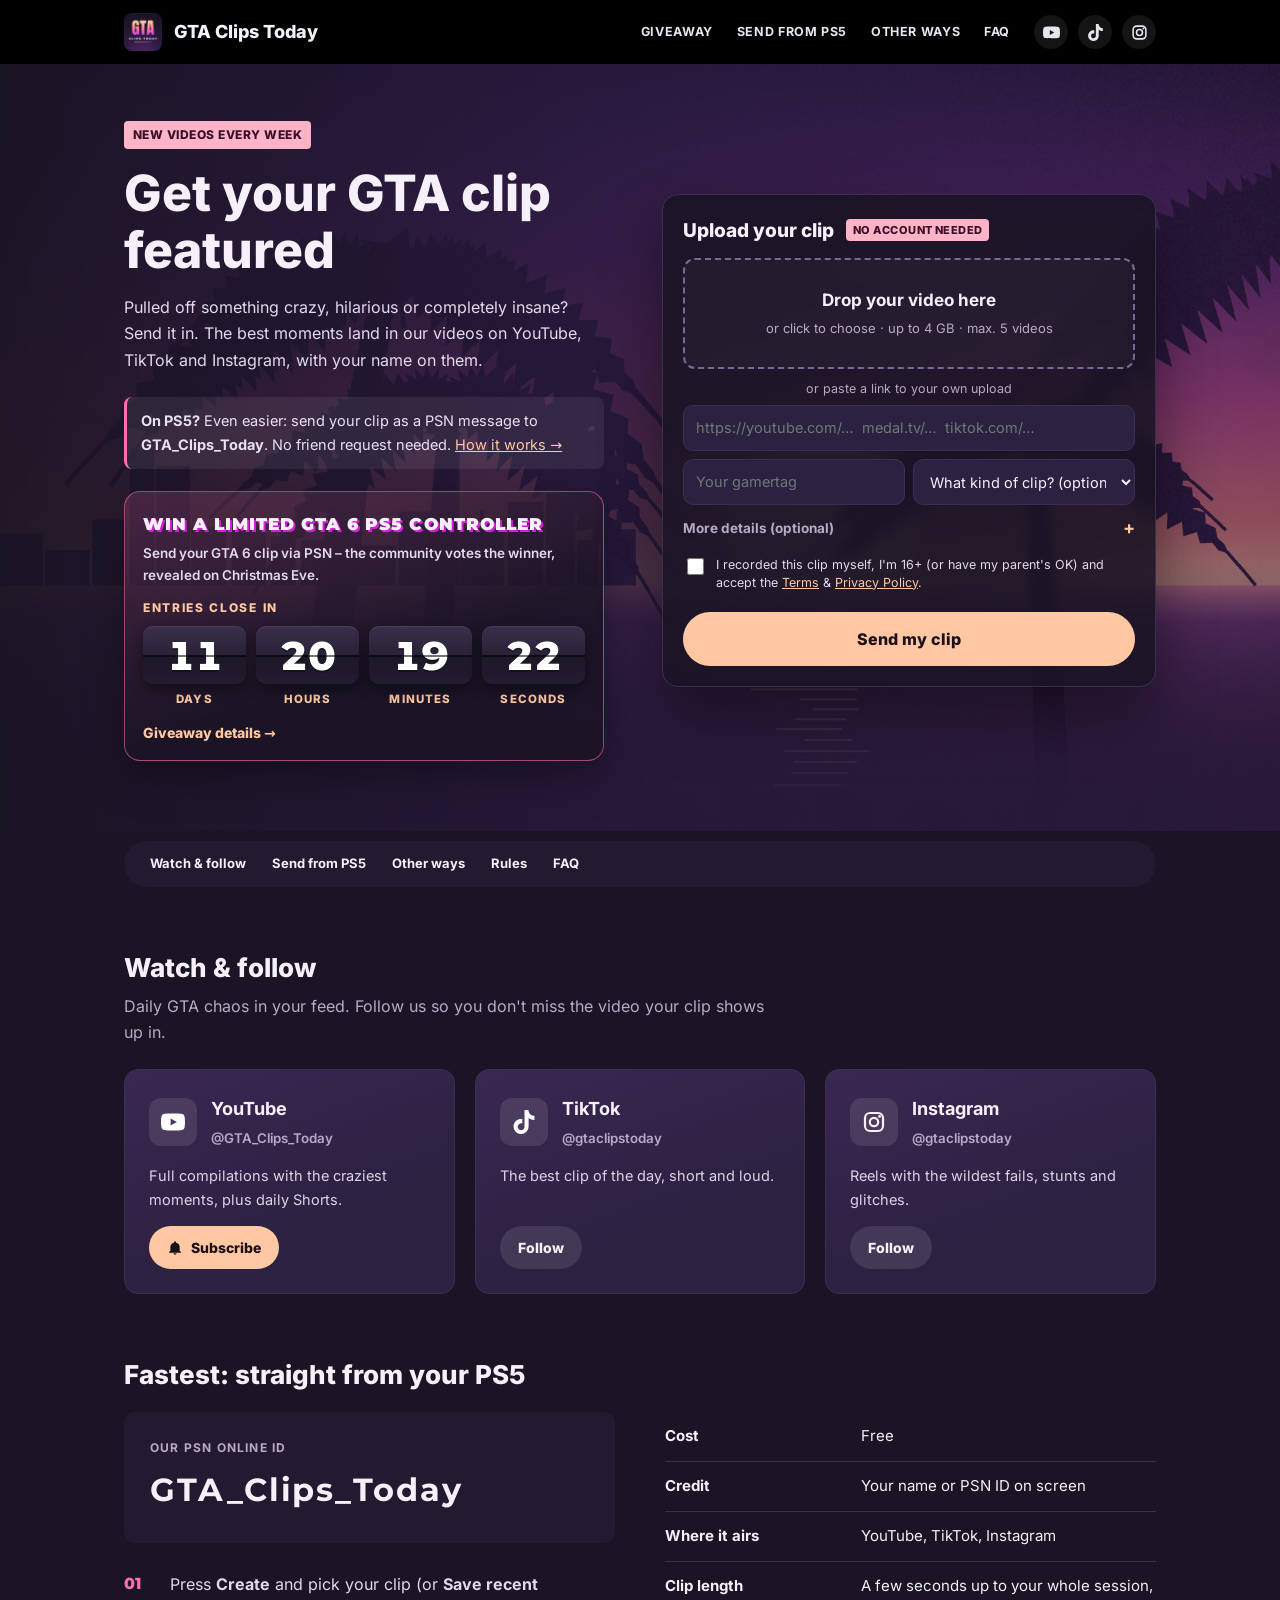
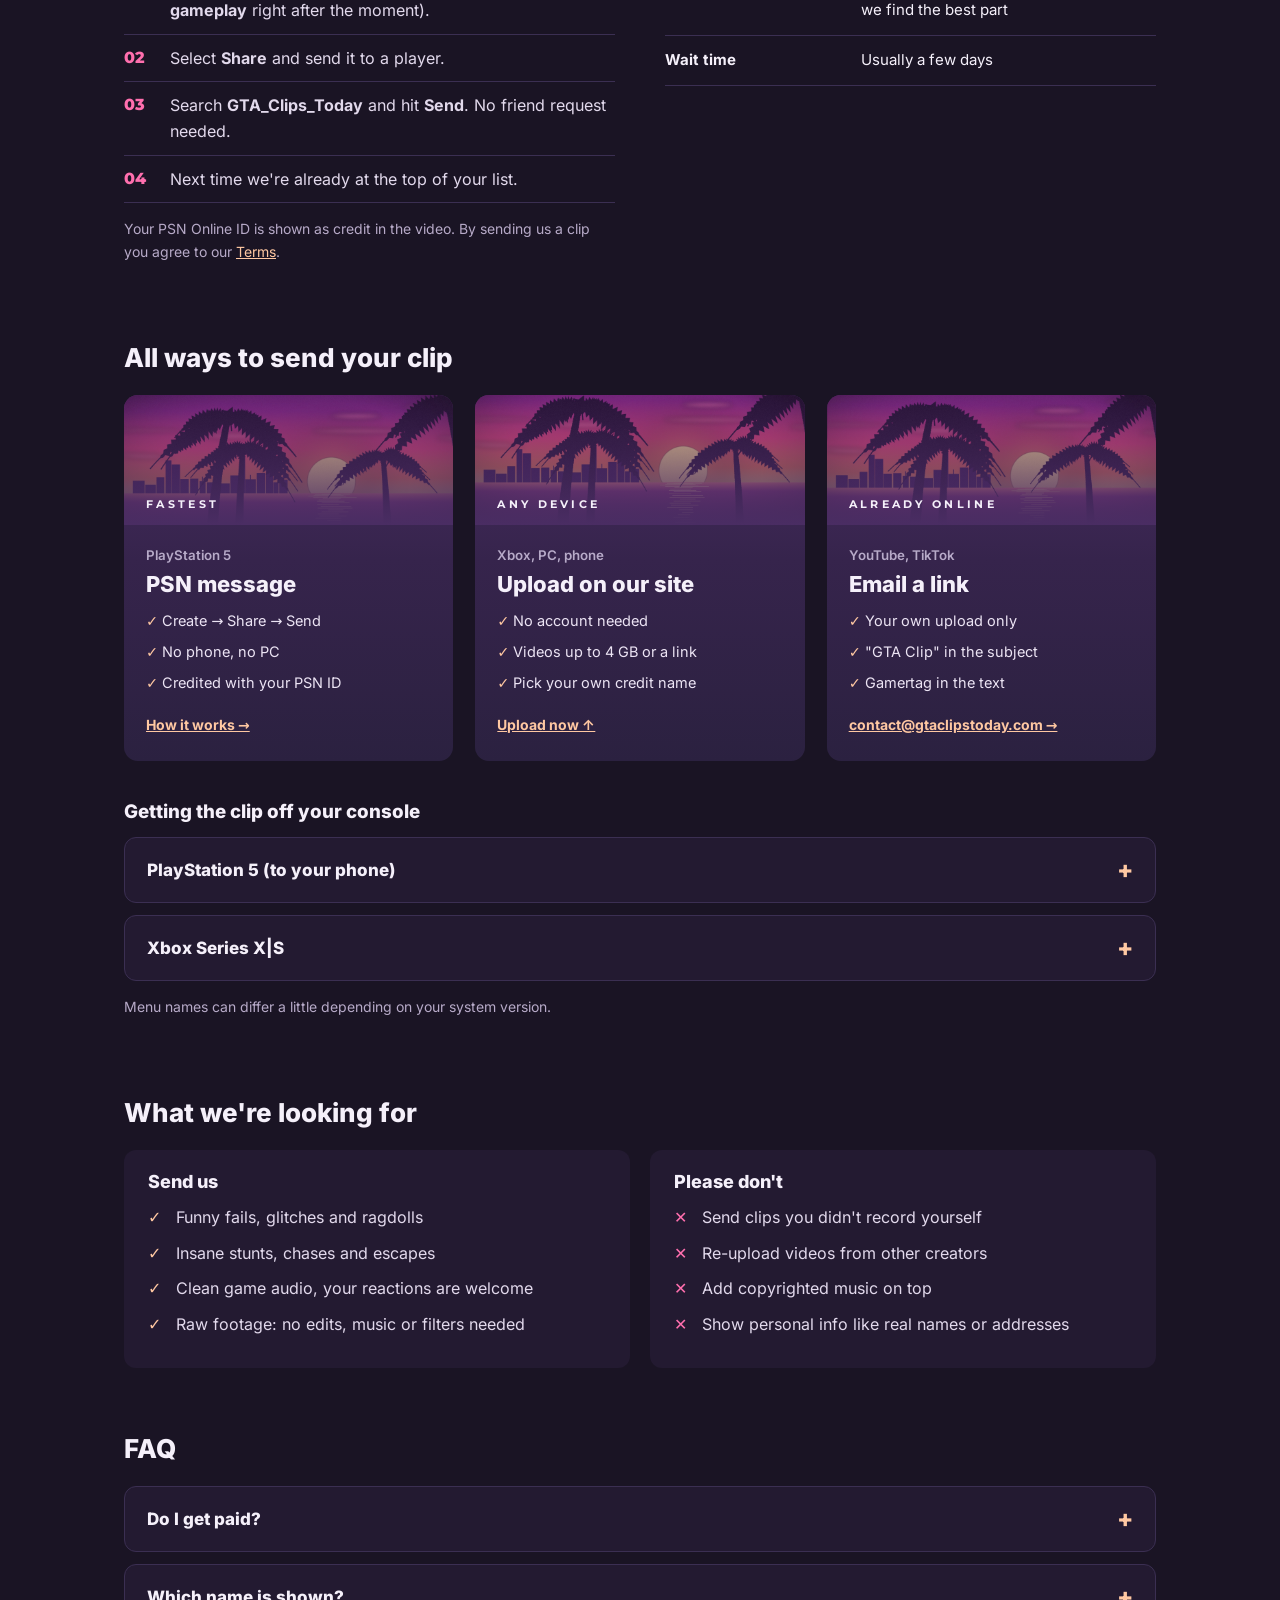
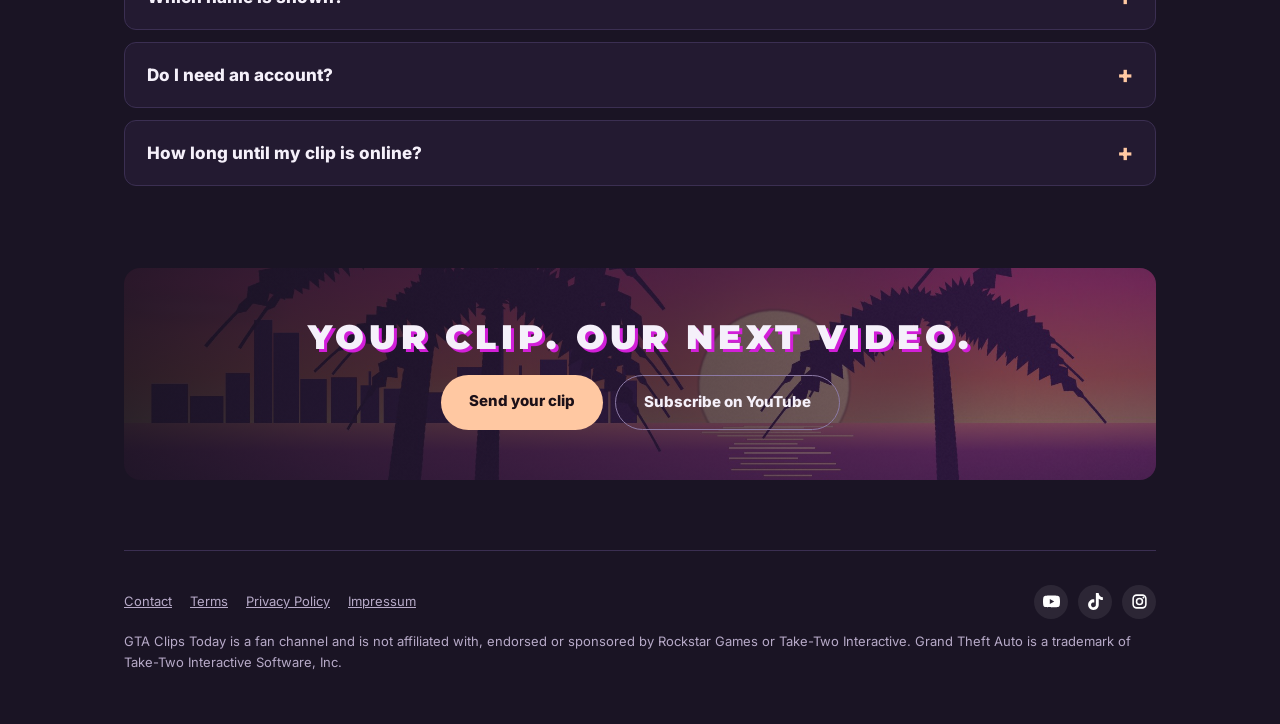
==== index.html @ af228a63 "GTA Clips Today Webseite Co-Authored-By: Claude Opus 5.5 <noreply@anthropic.com>" ====
<!doctype html>
<html lang="en">
<head>
  <meta charset="utf-8">
  <meta name="viewport" content="width=device-width, initial-scale=1">
  <title>GTA Clips Today | Get your GTA clip featured</title>
  <meta name="description" content="Got a crazy, funny or insane GTA moment? Send it to GTA Clips Today - the best clips get featured on YouTube, TikTok and Instagram with credit to you.">
  <!-- Vorschau beim Teilen (WhatsApp, Discord, Facebook, X ...) -->
  <meta property="og:type" content="website">
  <meta property="og:site_name" content="GTA Clips Today">
  <meta property="og:url" content="https://gtaclipstoday.com/">
  <meta property="og:title" content="GTA Clips Today | Get your GTA clip featured">
  <meta property="og:description" content="Got a crazy, funny or insane GTA moment? Send it in - the best clips get featured on YouTube, TikTok and Instagram with your name on them.">
  <meta property="og:image" content="https://gtaclipstoday.com/assets/og.jpg">
  <meta property="og:image:width" content="1200">
  <meta property="og:image:height" content="630">
  <meta property="og:image:alt" content="GTA Clips Today - Get your GTA clip featured">
  <meta name="twitter:card" content="summary_large_image">
  <meta name="theme-color" content="#1a1424">
  <link rel="icon" href="assets/favicon.png">
  <link rel="apple-touch-icon" href="assets/logo.png">
  <link rel="preload" href="assets/fonts/Inter-400.woff2" as="font" type="font/woff2" crossorigin>
  <link rel="stylesheet" href="style.css">
  <script src="https://challenges.cloudflare.com/turnstile/v0/api.js" async defer></script>
</head>
<body>
  <svg width="0" height="0" style="position:absolute" aria-hidden="true">
    <symbol id="i-yt" viewBox="0 0 24 24"><path d="M23.5 6.2a3 3 0 0 0-2.1-2.1C19.5 3.6 12 3.6 12 3.6s-7.5 0-9.4.5A3 3 0 0 0 .5 6.2 31 31 0 0 0 0 12a31 31 0 0 0 .5 5.8 3 3 0 0 0 2.1 2.1c1.9.5 9.4.5 9.4.5s7.5 0 9.4-.5a3 3 0 0 0 2.1-2.1A31 31 0 0 0 24 12a31 31 0 0 0-.5-5.8zM9.6 15.6V8.4l6.3 3.6-6.3 3.6z"/></symbol>
    <symbol id="i-tt" viewBox="0 0 24 24"><path d="M12.53.02C13.84 0 15.14.01 16.44 0c.08 1.53.63 3.09 1.75 4.17 1.12 1.11 2.7 1.62 4.24 1.79v4.03c-1.44-.05-2.89-.35-4.2-.97-.57-.26-1.1-.59-1.62-.93-.01 2.92.01 5.84-.02 8.75-.08 1.4-.54 2.79-1.35 3.94-1.31 1.92-3.58 3.17-5.91 3.21-1.43.08-2.86-.31-4.08-1.03-2.02-1.19-3.44-3.37-3.65-5.71-.02-.5-.03-1-.01-1.49.18-1.9 1.12-3.72 2.58-4.96 1.66-1.44 3.98-2.13 6.15-1.72.02 1.48-.04 2.96-.04 4.44-.99-.32-2.15-.23-3.02.37-.63.41-1.11 1.04-1.36 1.75-.21.51-.15 1.07-.14 1.61.24 1.64 1.82 3.02 3.5 2.87 1.12-.01 2.19-.66 2.77-1.61.19-.33.4-.67.41-1.06.1-1.79.06-3.57.07-5.36.01-4.03-.01-8.05.02-12.07z"/></symbol>
    <symbol id="i-ig" viewBox="0 0 24 24"><rect x="3" y="3" width="18" height="18" rx="5" fill="none" stroke="currentColor" stroke-width="2.2"/><circle cx="12" cy="12" r="4.2" fill="none" stroke="currentColor" stroke-width="2.2"/><circle cx="17.6" cy="6.4" r="1.4"/></symbol>
    <symbol id="i-bell" viewBox="0 0 24 24"><path d="M12 22a2.5 2.5 0 0 0 2.4-2h-4.8A2.5 2.5 0 0 0 12 22zm7-6V11a7 7 0 0 0-5.5-6.8V3.5a1.5 1.5 0 0 0-3 0v.7A7 7 0 0 0 5 11v5l-2 2v1h18v-1z"/></symbol>
  </svg>

  <div class="wrap">
    <header class="top">
      <a class="brand" href="./"><img src="assets/logo.png" alt="">GTA Clips Today</a>
      <nav>
        <a class="txt" href="giveaway.html">Giveaway</a>
        <a class="txt" href="#psn">Send from PS5</a>
        <a class="txt" href="#ways">Other ways</a>
        <a class="txt" href="#faq">FAQ</a>
        <span class="socials">
          <a href="https://www.youtube.com/@GTA_Clips_Today" target="_blank" rel="noopener" aria-label="YouTube"><svg><use href="#i-yt"/></svg></a>
          <a href="https://www.tiktok.com/@gtaclipstoday" target="_blank" rel="noopener" aria-label="TikTok"><svg><use href="#i-tt"/></svg></a>
          <a href="https://www.instagram.com/gtaclipstoday" target="_blank" rel="noopener" aria-label="Instagram"><svg><use href="#i-ig"/></svg></a>
        </span>
      </nav>
    </header>

    <div class="hero" id="upload">
      <div class="hero-grid">
        <div>
          <span class="badge">NEW VIDEOS EVERY WEEK</span>
          <h1>Get your GTA clip<br>featured</h1>
          <p class="lead">Pulled off something crazy, hilarious or completely insane? Send it in. The best moments land in our videos on YouTube, TikTok and Instagram, with your name on them.</p>
          <div class="after">
          <div class="psnbox"><b>On PS5?</b> Even easier: send your clip as a PSN message to <b>GTA_Clips_Today</b>. No friend request needed. <a href="#psn">How it works →</a></div>
          <a class="giveaway-box" href="giveaway.html">
            <div class="gtitle">Win a limited GTA 6 PS5 controller<small>Send your GTA 6 clip via PSN – the community votes the winner, revealed on Christmas Eve.</small></div>
            <div class="flipcd"></div>
            <span class="gmore">Giveaway details →</span>
          </a>
          </div>
        </div>
        <form class="upform" id="upform" novalidate>
            <div class="uphead">Upload your clip <span>no account needed</span></div>
            <div class="drop" id="drop">
              <b>Drop your video here</b>
              <span>or click to choose · up to 4 GB · max. 5 videos</span>
              <input type="file" id="upfile" accept="video/*,.mp4,.mov,.mkv,.webm,.avi,.m4v" multiple>
            </div>
            <ul class="upfiles" id="upfiles"></ul>
            <div class="or">or paste a link to your own upload</div>
            <input class="in" id="uplink" type="url" placeholder="https://youtube.com/…  medal.tv/…  tiktok.com/…">
            <div class="two-in">
              <input class="in" id="gamertag" maxlength="40" placeholder="Your gamertag" required>
              <select class="in" id="cat" aria-label="Clip category"></select>
            </div>
            <details class="more"><summary>More details (optional)</summary>
              <input class="in" id="social" maxlength="120" placeholder="Your channel or social - we may tag you">
              <textarea class="in" id="desc" rows="2" maxlength="500" placeholder="What happens in the clip? e.g. at 0:42 my car flies over the city"></textarea>
            </details>
            <label class="consent"><input type="checkbox" id="consent">
              <span>I recorded this clip myself, I'm 16+ (or have my parent's OK) and accept the <a href="terms.html" target="_blank">Terms</a> &amp; <a href="privacy.html" target="_blank">Privacy Policy</a>.</span></label>
            <div class="cf-turnstile" data-sitekey="0x4AAAAAAFZ9uZJ08gyTnfce" data-theme="dark" data-size="flexible"></div>
            <button class="btn" id="upsend" type="submit">Send my clip</button>
            <div class="upmsg" id="upmsg"></div>
          </form>
      </div>
    </div>

    <nav class="tabs">
      <a href="#follow">Watch &amp; follow</a>
      <a href="#psn">Send from PS5</a>
      <a href="#ways">Other ways</a>
      <a href="#rules">Rules</a>
      <a href="#faq">FAQ</a>
    </nav>

    <section id="follow">
      <h2>Watch &amp; follow</h2>
      <p class="sub">Daily GTA chaos in your feed. Follow us so you don't miss the video your clip shows up in.</p>
      <div class="channels">
        <a class="ch yt" href="https://www.youtube.com/@GTA_Clips_Today?sub_confirmation=1" target="_blank" rel="noopener">
          <span class="head"><span class="icon"><svg><use href="#i-yt"/></svg></span><span><b>YouTube</b><small>@GTA_Clips_Today</small></span></span>
          <p>Full compilations with the craziest moments, plus daily Shorts.</p>
          <span class="cta"><svg><use href="#i-bell"/></svg>Subscribe</span>
        </a>
        <a class="ch" href="https://www.tiktok.com/@gtaclipstoday" target="_blank" rel="noopener">
          <span class="head"><span class="icon"><svg><use href="#i-tt"/></svg></span><span><b>TikTok</b><small>@gtaclipstoday</small></span></span>
          <p>The best clip of the day, short and loud.</p>
          <span class="cta">Follow</span>
        </a>
        <a class="ch" href="https://www.instagram.com/gtaclipstoday" target="_blank" rel="noopener">
          <span class="head"><span class="icon"><svg><use href="#i-ig"/></svg></span><span><b>Instagram</b><small>@gtaclipstoday</small></span></span>
          <p>Reels with the wildest fails, stunts and glitches.</p>
          <span class="cta">Follow</span>
        </a>
      </div>
    </section>

    <section id="psn">
      <h2>Fastest: straight from your PS5</h2>
      <div class="two">
        <div>
          <div class="psn-box"><div class="label">Our PSN Online ID</div><div class="psn-id">GTA_Clips_Today</div></div>
          <ol class="steps">
            <li>Press <strong>Create</strong> and pick your clip (or <strong>Save recent gameplay</strong> right after the moment).</li>
            <li>Select <strong>Share</strong> and send it to a player.</li>
            <li>Search <strong>GTA_Clips_Today</strong> and hit <strong>Send</strong>. No friend request needed.</li>
            <li>Next time we're already at the top of your list.</li>
          </ol>
          <p class="hint">Your PSN Online ID is shown as credit in the video. By sending us a clip you agree to our <a href="terms.html">Terms</a>.</p>
        </div>
        <table class="facts">
          <tr><td>Cost</td><td>Free</td></tr>
          <tr><td>Credit</td><td>Your name or PSN ID on screen</td></tr>
          <tr><td>Where it airs</td><td>YouTube, TikTok, Instagram</td></tr>
          <tr><td>Clip length</td><td>A few seconds up to your whole session, we find the best part</td></tr>
          <tr><td>Wait time</td><td>Usually a few days</td></tr>
        </table>
      </div>
    </section>

    <section id="ways">
      <h2>All ways to send your clip</h2>
      <div class="cards">
        <div class="c"><div class="img"><b>FASTEST</b></div><div class="body"><small>PlayStation 5</small><h3>PSN message</h3>
          <ul><li>Create → Share → Send</li><li>No phone, no PC</li><li>Credited with your PSN ID</li></ul>
          <a class="more" href="#psn">How it works →</a></div></div>
        <div class="c"><div class="img"><b>ANY DEVICE</b></div><div class="body"><small>Xbox, PC, phone</small><h3>Upload on our site</h3>
          <ul><li>No account needed</li><li>Videos up to 4 GB or a link</li><li>Pick your own credit name</li></ul>
          <a class="more" href="#upload">Upload now ↑</a></div></div>
        <div class="c"><div class="img"><b>ALREADY ONLINE</b></div><div class="body"><small>YouTube, TikTok</small><h3>Email a link</h3>
          <ul><li>Your own upload only</li><li>"GTA Clip" in the subject</li><li>Gamertag in the text</li></ul>
          <a class="more" href="mailto:contact@gtaclipstoday.com?subject=GTA%20Clip">contact@gtaclipstoday.com →</a></div></div>
      </div>

      <h3 style="margin:40px 0 14px">Getting the clip off your console</h3>
      <details>
        <summary>PlayStation 5 (to your phone)</summary>
        <div class="body">
          <h3>Once: turn on auto-upload</h3>
          <ol>
            <li>On your PS5 go to <strong>Settings → Captures and Broadcasts → Auto-Upload</strong> and switch it on.</li>
            <li>Install the <strong>PlayStation App</strong> on your phone and sign in with the same account.</li>
          </ol>
          <h3>Every time</h3>
          <ol>
            <li>Press the <strong>Create</strong> button and choose <strong>Save recent gameplay</strong>.</li>
            <li>In the PlayStation App open your <strong>Captures</strong> and save the clip to your phone.</li>
            <li>Upload it with our <a href="#upload">upload form</a>.</li>
          </ol>
          <p class="hint">Long recording that doesn't show up in the app? Copy it to a USB stick (<strong>Media Gallery → select the video → … → Copy to USB drive</strong>) and upload it from a PC.</p>
        </div>
      </details>
      <details>
        <summary>Xbox Series X|S</summary>
        <div class="body">
          <h3>Once: turn on auto-upload</h3>
          <ol>
            <li>On your Xbox go to <strong>Settings → Preferences → Capture &amp; share</strong> and turn on <strong>Automatically upload</strong>.</li>
            <li>Install the <strong>Xbox App</strong> on your phone and sign in with the same account.</li>
          </ol>
          <h3>Every time</h3>
          <ol>
            <li>Press the <strong>Share</strong> button on your controller to save what just happened.</li>
            <li>In the Xbox App open your <strong>Captures</strong> and save the clip to your phone.</li>
            <li>Upload it with our <a href="#upload">upload form</a>.</li>
          </ol>
        </div>
      </details>
      <p class="hint">Menu names can differ a little depending on your system version.</p>
    </section>

    <section id="rules">
      <h2>What we're looking for</h2>
      <div class="rules">
        <div class="box">
          <h3>Send us</h3>
          <ul class="check">
            <li>Funny fails, glitches and ragdolls</li>
            <li>Insane stunts, chases and escapes</li>
            <li>Clean game audio, your reactions are welcome</li>
            <li>Raw footage: no edits, music or filters needed</li>
          </ul>
        </div>
        <div class="box">
          <h3>Please don't</h3>
          <ul class="check cross">
            <li>Send clips you didn't record yourself</li>
            <li>Re-upload videos from other creators</li>
            <li>Add copyrighted music on top</li>
            <li>Show personal info like real names or addresses</li>
          </ul>
        </div>
      </div>
    </section>

    <section id="faq">
      <h2>FAQ</h2>
      <details>
        <summary>Do I get paid?</summary>
        <div class="body"><p>No, submissions are unpaid. In return you get credited on screen and in the video description, and thousands of people get to see your moment.</p></div>
      </details>
      <details>
        <summary>Which name is shown?</summary>
        <div class="body"><p>The name or gamertag you type into the form, or your PSN Online ID if you send the clip from your PS5. We never show your email address or real name.</p></div>
      </details>
      <details>
        <summary>Do I need an account?</summary>
        <div class="body"><p>No. Our upload form works without any account or email address - just your gamertag and the video. On PS5 you can also send the clip as a PSN message to GTA_Clips_Today.</p></div>
      </details>
      <details>
        <summary>How long until my clip is online?</summary>
        <div class="body"><p>Usually within a few days. Not every clip makes it in. We pick the best moments for each video, so follow us to catch yours.</p></div>
      </details>
    </section>

    <div class="cta-band">
      <h2 class="shadow-text">Your clip. Our next video.</h2>
      <div class="btn-row" style="justify-content:center">
        <a class="btn" href="#upload">Send your clip</a>
        <a class="btn ghost" href="https://www.youtube.com/@GTA_Clips_Today?sub_confirmation=1" target="_blank" rel="noopener">Subscribe on YouTube</a>
      </div>
    </div>

    <footer>
      <div class="row">
        <div class="links">
          <a href="mailto:contact@gtaclipstoday.com">Contact</a>
          <a href="terms.html">Terms</a>
          <a href="privacy.html">Privacy Policy</a>
          <a href="impressum.html">Impressum</a>
        </div>
        <span class="socials">
          <a href="https://www.youtube.com/@GTA_Clips_Today" target="_blank" rel="noopener" aria-label="YouTube"><svg><use href="#i-yt"/></svg></a>
          <a href="https://www.tiktok.com/@gtaclipstoday" target="_blank" rel="noopener" aria-label="TikTok"><svg><use href="#i-tt"/></svg></a>
          <a href="https://www.instagram.com/gtaclipstoday" target="_blank" rel="noopener" aria-label="Instagram"><svg><use href="#i-ig"/></svg></a>
        </span>
      </div>
      <p>GTA Clips Today is a fan channel and is not affiliated with, endorsed or sponsored by Rockstar Games or Take-Two Interactive. Grand Theft Auto is a trademark of Take-Two Interactive Software, Inc.</p>
    </footer>
  </div>
  <script src="upload.js"></script>
  <script src="countdown.js"></script>
</body>
</html>
---- style.css ----
/* GTA Clips Today - Look nach Rockstar-Shop / GTA-VI-Trailer (eigene Umsetzung, keine Rockstar-Grafiken).
   Schriften lokal eingebunden (kein Google-Server -> datenschutzfreundlich). */
@font-face { font-family: "Montserrat"; font-weight: 600; src: url("assets/fonts/Montserrat-600.woff2") format("woff2"); font-display: swap; }
@font-face { font-family: "Montserrat"; font-weight: 700; src: url("assets/fonts/Montserrat-700.woff2") format("woff2"); font-display: swap; }
@font-face { font-family: "Montserrat"; font-weight: 800; src: url("assets/fonts/Montserrat-800.woff2") format("woff2"); font-display: swap; }
@font-face { font-family: "Montserrat"; font-weight: 900; src: url("assets/fonts/Montserrat-900.woff2") format("woff2"); font-display: swap; }
@font-face { font-family: "Inter"; font-weight: 400; src: url("assets/fonts/Inter-400.woff2") format("woff2"); font-display: swap; }
@font-face { font-family: "Inter"; font-weight: 500; src: url("assets/fonts/Inter-500.woff2") format("woff2"); font-display: swap; }
@font-face { font-family: "Inter"; font-weight: 600; src: url("assets/fonts/Inter-600.woff2") format("woff2"); font-display: swap; }
@font-face { font-family: "Inter"; font-weight: 700; src: url("assets/fonts/Inter-700.woff2") format("woff2"); font-display: swap; }
@font-face { font-family: "Inter"; font-weight: 800; src: url("assets/fonts/Inter-800.woff2") format("woff2"); font-display: swap; }

:root {
  --bg: #1a1424;
  --bg-2: #231a31;
  --card: #2b2140;
  --line: #3b2f52;
  --text: #f5f0fa;
  --muted: #b7aac8;
  --peach: #ffc8a2;
  --pink: #ffb3c7;
  --hot: #ff6fae;
  --mag: #d21fd9;
  --max: 1080px;
}

* { box-sizing: border-box; }
html { scroll-behavior: smooth; }
body { margin: 0; background: var(--bg); color: var(--text); font: 16px/1.65 Inter, system-ui, -apple-system, "Segoe UI", sans-serif; overflow-x: hidden; }
a { color: var(--peach); }
a:hover { color: #fff; }
.wrap { max-width: var(--max); margin: 0 auto; padding: 0 24px; }
h1, h2, h3 { font-weight: 800; line-height: 1.15; }
.shadow-text { text-shadow: 3px 3px 0 var(--mag); }

/* Kopfleiste (schwarz, volle Breite) */
.top { position: relative; display: flex; align-items: center; justify-content: space-between; gap: 18px; height: 64px; }
.top::before { content: ""; position: absolute; inset: 0 calc(50% - 50vw); background: #000; z-index: -1; }
.brand { display: flex; align-items: center; gap: 12px; color: var(--text); text-decoration: none; font-weight: 800; font-size: 18px; }
.brand img { width: 38px; height: 38px; border-radius: 8px; }
.top nav { display: flex; align-items: center; gap: 24px; }
.top nav a { color: #e9e3f0; text-decoration: none; font-weight: 700; font-size: 12.5px; letter-spacing: .05em; text-transform: uppercase; }
.top nav a:hover { color: var(--peach); }
.socials { display: flex; gap: 10px; }
.socials a { display: grid; place-items: center; width: 34px; height: 34px; border-radius: 50%; background: rgba(255,255,255,.08); color: #fff; }
.socials a:hover { background: var(--hot); color: #fff; }
.socials svg { width: 17px; height: 17px; fill: currentColor; }

/* Hero mit eigener Palmen-Szene */
.hero { position: relative; }
.hero::before { content: ""; position: absolute; inset: 0 calc(50% - 50vw); background: url("assets/hero.jpg") center 60% / cover; filter: saturate(.75) hue-rotate(-12deg); z-index: -2; }
.hero::after { content: ""; position: absolute; inset: 0 calc(50% - 50vw); z-index: -1;
  background: linear-gradient(90deg, rgba(26,20,36,.96) 0%, rgba(40,25,60,.84) 45%, rgba(60,30,80,.45) 100%),
              linear-gradient(0deg, var(--bg) 0%, transparent 35%); }
.hero-grid { display: grid; grid-template-columns: 1fr 1fr; gap: 44px; align-items: center; padding: 56px 0 70px; }
.badge { display: inline-block; background: var(--pink); color: #3a1028; font-weight: 800; font-size: 12px; padding: 4px 9px; border-radius: 4px; letter-spacing: .04em; }
.hero h1 { font-size: clamp(36px, 6vw, 50px); margin: 16px 0 14px; }
.lead { color: #e2d9ec; max-width: 480px; margin: 0 0 24px; }
.label { font-size: 12px; color: var(--muted); font-weight: 700; text-transform: uppercase; letter-spacing: .1em; }
.chips { display: flex; flex-wrap: wrap; gap: 10px; margin: 10px 0 26px; }
.chip { border: 1px solid #6b5a85; border-radius: 6px; padding: 6px 14px; font-size: 13px; font-weight: 700; background: rgba(255,255,255,.06); color: var(--text); text-decoration: none; }
.chip:hover { border-color: var(--peach); color: var(--text); }
.btn-row { display: flex; flex-wrap: wrap; gap: 12px; }
.btn { display: inline-block; background: var(--peach); color: #1c1018; font-weight: 800; padding: 14px 28px; border-radius: 999px; font-size: 15px; text-decoration: none; transition: transform .15s ease; }
.btn:hover { color: #1c1018; transform: translateY(-2px); }
.btn.ghost { background: transparent; color: var(--text); border: 1px solid #8c7aa6; }
.btn.ghost:hover { color: var(--text); border-color: var(--peach); }
.note { color: var(--pink); font-size: 13.5px; font-weight: 600; margin-top: 18px; }
.cover { justify-self: center; width: 320px; max-width: 100%; aspect-ratio: 3 / 4; border: 3px solid #120c1a; border-radius: 6px; position: relative; overflow: hidden;
  background: url("assets/hero.jpg") 55% center / cover; box-shadow: 0 30px 60px rgba(0,0,0,.5); }
.cover::after { content: ""; position: absolute; inset: 0; background: linear-gradient(180deg, rgba(40,20,60,.1), rgba(26,20,36,.75)); }
.cover img { position: absolute; z-index: 1; width: 62%; left: 50%; top: 45%; transform: translate(-50%, -50%); border-radius: 14px; }
.cover span { position: absolute; z-index: 1; bottom: 22px; left: 0; right: 0; text-align: center; font-family: Montserrat, sans-serif; font-weight: 700; letter-spacing: .35em; font-size: 11px; color: #fff; }

/* Reiter-Leiste */
.tabs { display: flex; flex-wrap: wrap; gap: 6px 26px; background: var(--bg-2); border-radius: 999px; padding: 12px 26px; margin: 10px 0 10px; }
.tabs a { color: var(--text); text-decoration: none; font-size: 13px; font-weight: 700; }
.tabs a:hover { color: var(--peach); }

section { padding: 56px 0 10px; scroll-margin-top: 20px; }
h2 { font-size: 26px; margin: 0 0 22px; }
.sub { color: var(--muted); margin: -12px 0 24px; max-width: 640px; }

/* Kanaele */
.channels { display: grid; grid-template-columns: repeat(3, 1fr); gap: 20px; }
.ch { display: flex; flex-direction: column; gap: 14px; padding: 24px; border-radius: 14px; text-decoration: none; color: var(--text);
  background: linear-gradient(160deg, #3a2752 0%, var(--card) 70%); border: 1px solid var(--line); transition: transform .15s ease, border-color .15s ease; }
.ch:hover { transform: translateY(-3px); border-color: var(--hot); color: var(--text); }
.ch .head { display: flex; align-items: center; gap: 14px; }
.ch .icon { display: grid; place-items: center; width: 48px; height: 48px; border-radius: 12px; background: rgba(255,255,255,.1); }
.ch .icon svg { width: 24px; height: 24px; fill: #fff; }
.ch b { display: block; font-size: 18px; }
.ch small { color: var(--muted); font-weight: 600; }
.ch p { margin: 0; color: #ddd3e8; font-size: 14.5px; }
.ch .cta { align-self: flex-start; margin-top: auto; font-weight: 800; font-size: 14px; padding: 10px 18px; border-radius: 999px; background: rgba(255,255,255,.1); }
.ch.yt .cta { background: var(--peach); color: #1c1018; display: inline-flex; align-items: center; gap: 8px; }
.ch.yt .cta svg { width: 16px; height: 16px; fill: currentColor; }

/* PSN */
.two { display: grid; grid-template-columns: 1fr 1fr; gap: 50px; align-items: start; }
.psn-box { background: var(--bg-2); border-radius: 10px; padding: 26px; }
.psn-id { font-family: Montserrat, sans-serif; font-weight: 700; font-size: clamp(24px, 5vw, 32px); letter-spacing: .06em; margin-top: 6px; user-select: all; word-break: break-all; }
ol.steps { list-style: none; counter-reset: s; padding: 0; margin: 18px 0 0; }
ol.steps li { counter-increment: s; position: relative; padding: 10px 0 10px 46px; border-bottom: 1px solid var(--line); color: #e2d9ec; }
ol.steps li::before { content: counter(s, decimal-leading-zero); position: absolute; left: 0; top: 10px; font-family: Montserrat, sans-serif; font-weight: 800; color: var(--hot); }
table.facts { width: 100%; border-collapse: collapse; font-size: 15px; }
table.facts td { padding: 12px 0; border-bottom: 1px solid var(--line); vertical-align: top; }
table.facts td:first-child { font-weight: 700; width: 40%; }
.hint { color: var(--muted); font-size: 14px; }

/* Karten wie die Editionen im Shop */
.cards { display: grid; grid-template-columns: repeat(3, 1fr); gap: 22px; }
.c { border-radius: 14px; overflow: hidden; background: linear-gradient(180deg, #4a2d63 0%, #36244c 45%, var(--card) 100%); }
.c .img { height: 130px; background: url("assets/hero.jpg") center / cover; position: relative; }
.c:nth-child(2) .img { background-position: 20% 70%; }
.c:nth-child(3) .img { background-position: 85% 60%; }
.c .img::after { content: ""; position: absolute; inset: 0; background: linear-gradient(180deg, rgba(120,60,150,.15), #4a2d63); }
.c .img b { position: absolute; z-index: 1; left: 22px; bottom: 12px; font-family: Montserrat, sans-serif; letter-spacing: .3em; font-size: 11px; }
.c .body { padding: 16px 22px 24px; }
.c small { color: var(--muted); font-weight: 600; }
.c h3 { font-size: 22px; margin: 4px 0 12px; }
.c ul { list-style: none; padding: 0; margin: 0 0 16px; }
.c li { margin: 0 0 7px; font-size: 14.5px; color: #ece4f4; }
.c li::before { content: "✓  "; color: var(--peach); }
.c .more { font-weight: 700; font-size: 14px; }

/* Aufklapp-Bereiche */
details { background: var(--bg-2); border: 1px solid var(--line); border-radius: 12px; margin-bottom: 12px; overflow: hidden; }
summary { cursor: pointer; list-style: none; padding: 18px 22px; font-weight: 800; font-size: 17px; display: flex; justify-content: space-between; align-items: center; gap: 12px; }
summary::-webkit-details-marker { display: none; }
summary::after { content: "+"; color: var(--peach); font-size: 24px; line-height: 1; }
details[open] summary::after { content: "–"; }
details .body { padding: 0 22px 20px; color: #e2d9ec; }
details h3 { font-size: 15px; margin: 6px 0 6px; color: var(--peach); }
details ol, details ul { margin: 0 0 12px; padding-left: 22px; }
details li { margin-bottom: 6px; }

.rules { display: grid; grid-template-columns: 1fr 1fr; gap: 20px; }
.rules .box { background: var(--bg-2); border-radius: 12px; padding: 22px 24px; }
.rules h3 { margin: 0 0 12px; font-size: 18px; }
ul.check { list-style: none; padding: 0; margin: 0; }
ul.check li { padding-left: 28px; position: relative; margin-bottom: 9px; color: #e2d9ec; }
ul.check li::before { content: "✓"; position: absolute; left: 0; color: var(--peach); font-weight: 800; }
ul.cross li::before { content: "✕"; color: var(--hot); }

.cta-band { text-align: center; margin: 60px 0 0; padding: 50px 24px; border-radius: 16px; position: relative; overflow: hidden;
  background: linear-gradient(90deg, rgba(26,20,36,.9), rgba(60,30,80,.6)), url("assets/hero.jpg") center 65% / cover; }
.cta-band h2 { font-family: Montserrat, sans-serif; font-weight: 900; letter-spacing: .14em; text-transform: uppercase; font-size: clamp(24px, 4vw, 34px); margin-bottom: 18px; }

footer { margin-top: 70px; padding: 34px 0 50px; color: var(--muted); font-size: 13px; border-top: 1px solid var(--line); }
footer .row { display: flex; justify-content: space-between; align-items: center; flex-wrap: wrap; gap: 16px; margin-bottom: 12px; }
footer .links { display: flex; gap: 18px; flex-wrap: wrap; }
footer .links a { color: var(--muted); }
footer p { margin: 0; }

/* Rechtstexte */
.legal { padding: 40px 0 20px; max-width: 780px; }
.legal h1 { font-size: clamp(30px, 5vw, 42px); margin: 0 0 20px; }
.legal h2 { font-size: 21px; margin: 32px 0 10px; }
.legal p, .legal li { color: #ddd5f0; }
.placeholder { background: rgba(255, 200, 162, .15); border: 1px dashed var(--peach); border-radius: 6px; padding: 0 6px; color: var(--peach); }

/* Upload-Formular (Startseite + upload.html) */
.psnbox { background: rgba(255,255,255,.07); border-left: 3px solid var(--hot); border-radius: 8px; padding: 12px 14px; font-size: 14.5px; color: #e9e1f2; max-width: 480px; }
.psnbox a { white-space: nowrap; }
.upform { background: rgba(26,20,36,.88); border: 1px solid var(--line); border-radius: 16px; padding: 20px; box-shadow: 0 30px 60px rgba(0,0,0,.45); backdrop-filter: blur(6px); }
.uphead { font-weight: 800; font-size: 19px; margin-bottom: 12px; }
.uphead span { display: inline-block; white-space: nowrap; font-size: 11px; font-weight: 800; letter-spacing: .04em; background: var(--pink); color: #3a1028; border-radius: 4px; padding: 2px 7px; margin-left: 8px; vertical-align: 3px; text-transform: uppercase; }
.drop { border: 2px dashed #7a6898; border-radius: 12px; padding: 26px 14px; text-align: center; cursor: pointer; transition: border-color .15s, background .15s; background: rgba(255,255,255,.03); }
.drop.over, .drop:hover { border-color: var(--peach); background: rgba(255,200,162,.07); }
.drop b { display: block; font-size: 17px; }
.drop span { color: var(--muted); font-size: 13px; }
.drop input { display: none; }
.drop.has { padding: 14px; }
.upfiles { list-style: none; padding: 0; margin: 8px 0 0; }
.upfiles li { display: flex; align-items: center; gap: 10px; padding: 7px 0; border-bottom: 1px solid var(--line); font-size: 13.5px; }
.upfiles .n { flex: 1; overflow: hidden; text-overflow: ellipsis; white-space: nowrap; }
.upfiles .s { color: var(--muted); }
.upfiles button { background: none; border: 0; color: var(--hot); cursor: pointer; font-size: 18px; }
.prog { height: 6px; background: var(--line); border-radius: 3px; overflow: hidden; width: 90px; }
.prog i { display: block; height: 100%; width: 0; background: linear-gradient(90deg, var(--peach), var(--hot)); }
.upform .or { text-align: center; color: var(--muted); margin: 10px 0 6px; font-size: 12.5px; }
.in { width: 100%; background: var(--card); color: var(--text); border: 1px solid var(--line); border-radius: 10px; padding: 10px 12px; font: inherit; font-size: 14.5px; }
.in:focus { outline: 2px solid var(--peach); border-color: transparent; }
select.in { cursor: pointer; }
.two-in { display: grid; grid-template-columns: 1fr 1fr; gap: 8px; margin-top: 8px; }
.more { background: none; border: 0; margin: 8px 0 0; }
.more summary { padding: 4px 0; font-size: 13.5px; font-weight: 700; color: var(--muted); }
.more summary::after { font-size: 18px; }
.more .in { margin-top: 6px; }
.consent { display: flex; gap: 9px; align-items: flex-start; margin: 12px 0 10px; font-size: 12.5px; color: #e2d9ec; line-height: 1.45; }
.consent input { margin-top: 2px; width: 17px; height: 17px; accent-color: var(--hot); flex: none; }
.upform .btn { width: 100%; text-align: center; border: 0; cursor: pointer; margin-top: 10px; font: inherit; font-weight: 800; font-size: 16px; }
.upform .btn:disabled { opacity: .5; cursor: wait; }
.upmsg { display: none; margin-top: 12px; padding: 10px 12px; border-radius: 10px; font-weight: 600; font-size: 14px; }
.upmsg.err { display: block; background: rgba(255,107,107,.15); color: #ffb0b0; }
.upmsg.ok { display: block; background: rgba(94,224,160,.13); color: #a6f0c9; }
/* Gewinnspiel-Banner */
.gbanner { display: flex; align-items: center; gap: 14px; flex-wrap: wrap; margin: 14px 0 0; padding: 12px 16px; border-radius: 12px; text-decoration: none; color: var(--text);
  background: linear-gradient(90deg, rgba(255,111,174,.22), rgba(255,200,162,.14)); border: 1px solid rgba(255,111,174,.5); }
.gbanner:hover { color: var(--text); border-color: var(--peach); }
.gtag { background: var(--hot); color: #fff; font-weight: 800; font-size: 11.5px; letter-spacing: .08em; padding: 3px 8px; border-radius: 4px; }
.gtext { flex: 1; min-width: 220px; font-size: 14.5px; }
.gcount { font-weight: 800; color: var(--peach); font-variant-numeric: tabular-nums; }
.garrow { font-weight: 700; font-size: 14px; }

/* Klapp-Uhr-Countdown (countdown.js) */
.giveaway-box { display: block; margin-top: 22px; padding: 18px 18px 16px; border-radius: 16px; text-decoration: none; color: var(--text); max-width: 480px;
  background: linear-gradient(160deg, rgba(255,111,174,.18), rgba(26,20,36,.85) 60%); border: 1px solid rgba(255,111,174,.55); box-shadow: 0 18px 40px rgba(0,0,0,.35); }
.giveaway-box:hover { color: var(--text); border-color: var(--peach); }
.giveaway-box .gtitle { font-family: Montserrat, sans-serif; font-weight: 900; letter-spacing: .06em; text-transform: uppercase; font-size: 17px; text-shadow: 2px 2px 0 var(--mag); }
.giveaway-box .gtitle small { display: block; font-family: Inter, sans-serif; font-weight: 600; letter-spacing: 0; text-transform: none; text-shadow: none; color: #e2d9ec; font-size: 13.5px; margin-top: 4px; }
.giveaway-box .gmore { display: block; margin-top: 12px; font-weight: 800; font-size: 14px; color: var(--peach); }
.flipcd { margin-top: 12px; }
.fc-label { font-size: 12px; font-weight: 800; letter-spacing: .14em; text-transform: uppercase; color: var(--peach); margin-bottom: 8px; }
.fc-row { display: grid; grid-template-columns: repeat(4, 1fr); gap: 10px; }
.fc-unit { text-align: center; }
.fc-tile { position: relative; perspective: 400px; border-radius: 10px; padding: 10px 0 8px; overflow: hidden;
  background: linear-gradient(180deg, #3a2f4c 0%, #2a2238 49.5%, #1d1728 50.5%, #241c31 100%);
  box-shadow: 0 6px 14px rgba(0,0,0,.45), inset 0 1px 0 rgba(255,255,255,.08); }
.fc-tile::after { content: ""; position: absolute; left: 0; right: 0; top: 50%; height: 2px; background: rgba(0,0,0,.55); }
.fc-tile span { display: block; font-family: Montserrat, sans-serif; font-weight: 800; font-size: 40px; line-height: 1; color: #fff;
  font-variant-numeric: tabular-nums; text-shadow: 0 2px 0 rgba(0,0,0,.35); }
.fc-tile.flip span { animation: fcflip .45s ease-out; }
@keyframes fcflip { 0% { transform: rotateX(80deg); opacity: .2; } 60% { transform: rotateX(-12deg); opacity: 1; } 100% { transform: rotateX(0); } }
.fc-name { margin-top: 6px; font-size: 11.5px; font-weight: 800; letter-spacing: .1em; text-transform: uppercase; color: var(--peach); }
.flipcd.big .fc-tile { padding: 18px 0 14px; border-radius: 14px; }
.flipcd.big .fc-tile span { font-size: clamp(40px, 8vw, 76px); }
.flipcd.big .fc-name { font-size: 13px; }
.flipcd.big .fc-label { font-size: 14px; text-align: center; }
@media (max-width: 860px) { .fc-tile span { font-size: 34px; } }

@media (max-width: 860px) {
  .two-in { grid-template-columns: 1fr; }
  /* Handy: Formular direkt unter die Ueberschrift, PS5-Hinweis danach */
  .hero-grid > div:first-child { display: contents; }
  .hero-grid .upform { order: 2; }
  .hero-grid .after { order: 3; }
  .hero-grid .lead { margin-bottom: 0; }
  .hero-grid { gap: 18px; padding-top: 32px; }
  .hero-grid .badge { justify-self: start; }
  .hero-grid h1 { margin: 0; }
}

@media (max-width: 860px) {
  .top { height: auto; padding: 12px 0; flex-wrap: wrap; }
  .top nav .txt { display: none; }
  .hero-grid, .two, .rules { grid-template-columns: 1fr; }
  .cover { width: 240px; }
  .channels, .cards { grid-template-columns: 1fr; }
  .tabs { border-radius: 14px; }
}
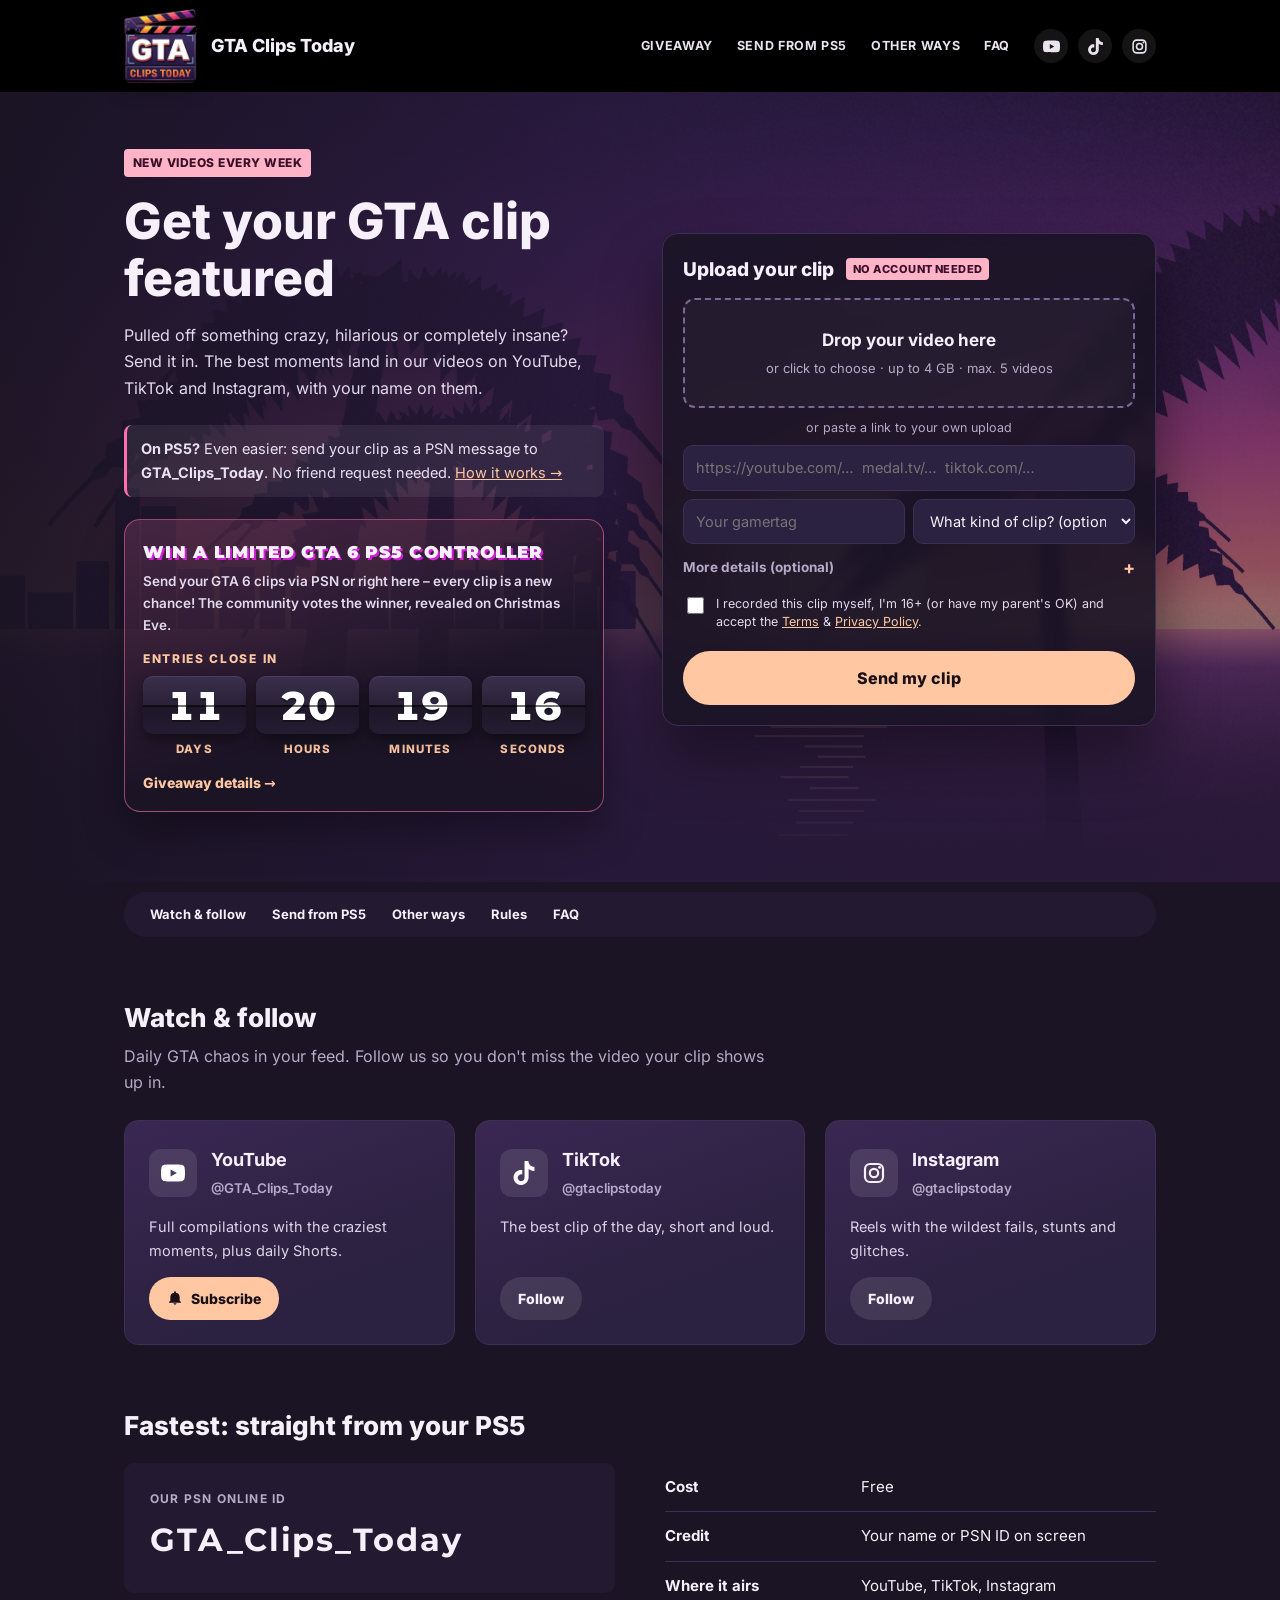
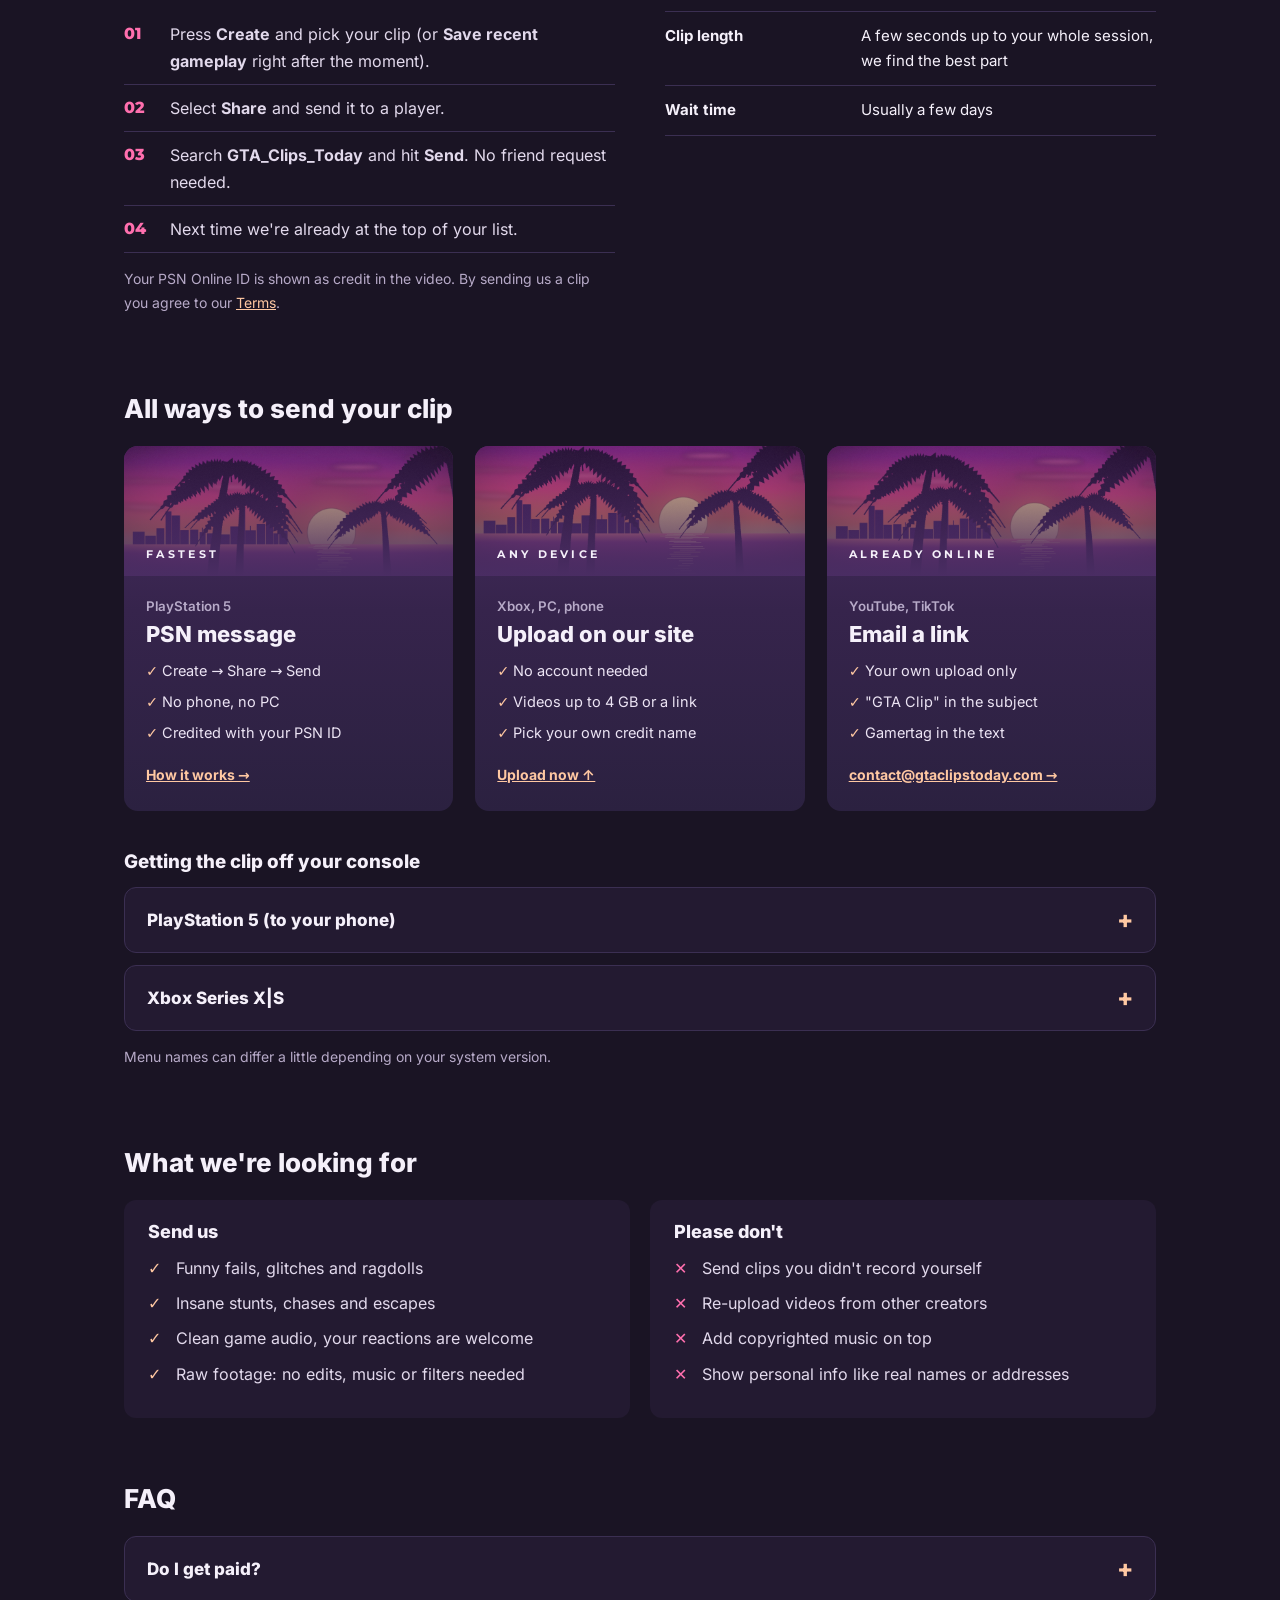
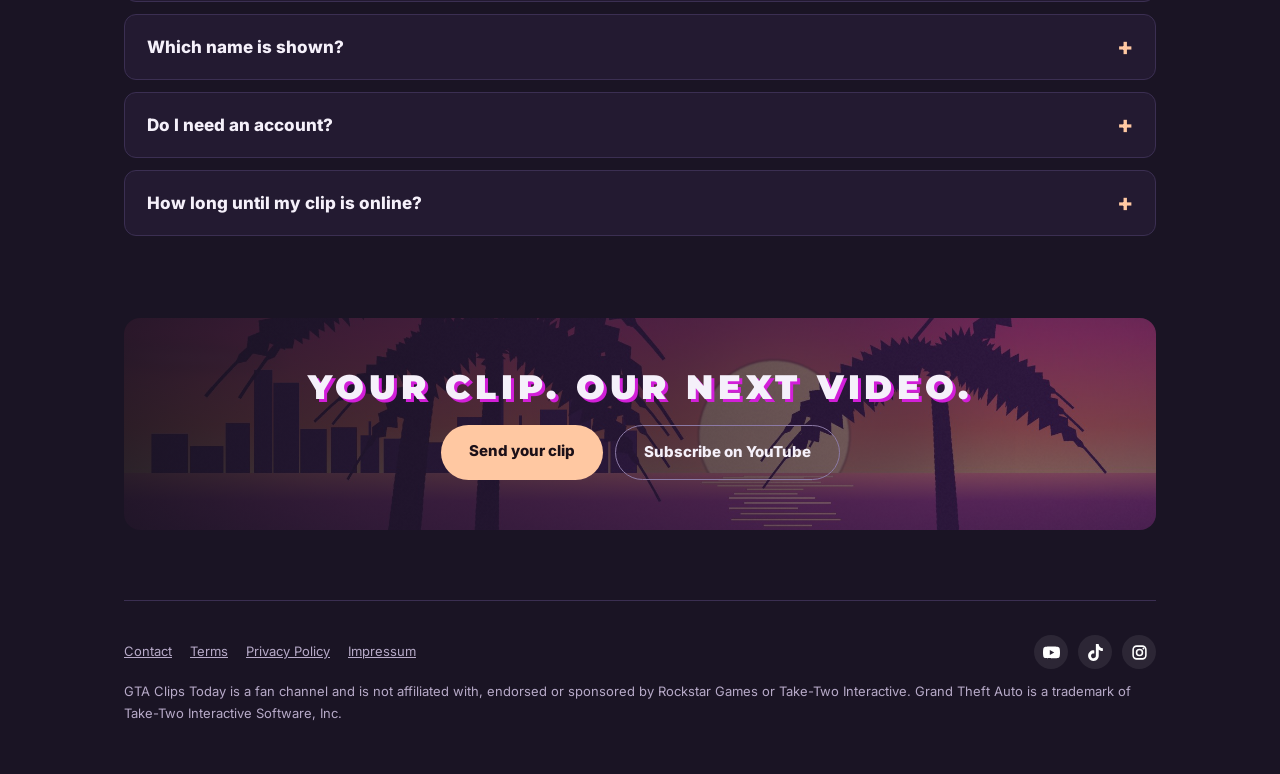
==== commit 02101378: "Gewinnspiel ueber PSN und Webseite, freiwillige E-Mail fuer Gewinner-Kontakt Co-Authored-By: Claude " ====
--- a/index.html
+++ b/index.html
@@ -56,7 +56,7 @@
           <div class="after">
           <div class="psnbox"><b>On PS5?</b> Even easier: send your clip as a PSN message to <b>GTA_Clips_Today</b>. No friend request needed. <a href="#psn">How it works →</a></div>
           <a class="giveaway-box" href="giveaway.html">
-            <div class="gtitle">Win a limited GTA 6 PS5 controller<small>Send your GTA 6 clip via PSN – the community votes the winner, revealed on Christmas Eve.</small></div>
+            <div class="gtitle">Win a limited GTA 6 PS5 controller<small>Send your GTA 6 clips via PSN or right here – every clip is a new chance! The community votes the winner, revealed on Christmas Eve.</small></div>
             <div class="flipcd"></div>
             <span class="gmore">Giveaway details →</span>
           </a>
@@ -77,6 +77,7 @@
               <select class="in" id="cat" aria-label="Clip category"></select>
             </div>
             <details class="more"><summary>More details (optional)</summary>
+              <input class="in" id="email" type="email" maxlength="120" placeholder="Email - only to contact you if you win (never shown)">
               <input class="in" id="social" maxlength="120" placeholder="Your channel or social - we may tag you">
               <textarea class="in" id="desc" rows="2" maxlength="500" placeholder="What happens in the clip? e.g. at 0:42 my car flies over the city"></textarea>
             </details>
--- a/style.css
+++ b/style.css
@@ -250,3 +250,9 @@
   .channels, .cards { grid-template-columns: 1fr; }
   .tabs { border-radius: 14px; }
 }
+
+/* Kopfleiste mit Logo 8d (19.10.2026): Logo groesser, Name im normalen Stil */
+.top { height: 92px; }
+.brand { gap: 14px; }
+.brand img { width: auto; height: 74px; border-radius: 0; filter: drop-shadow(0 4px 10px rgba(0,0,0,.5)); }
+@media (max-width: 860px) { .brand img { height: 56px; } }
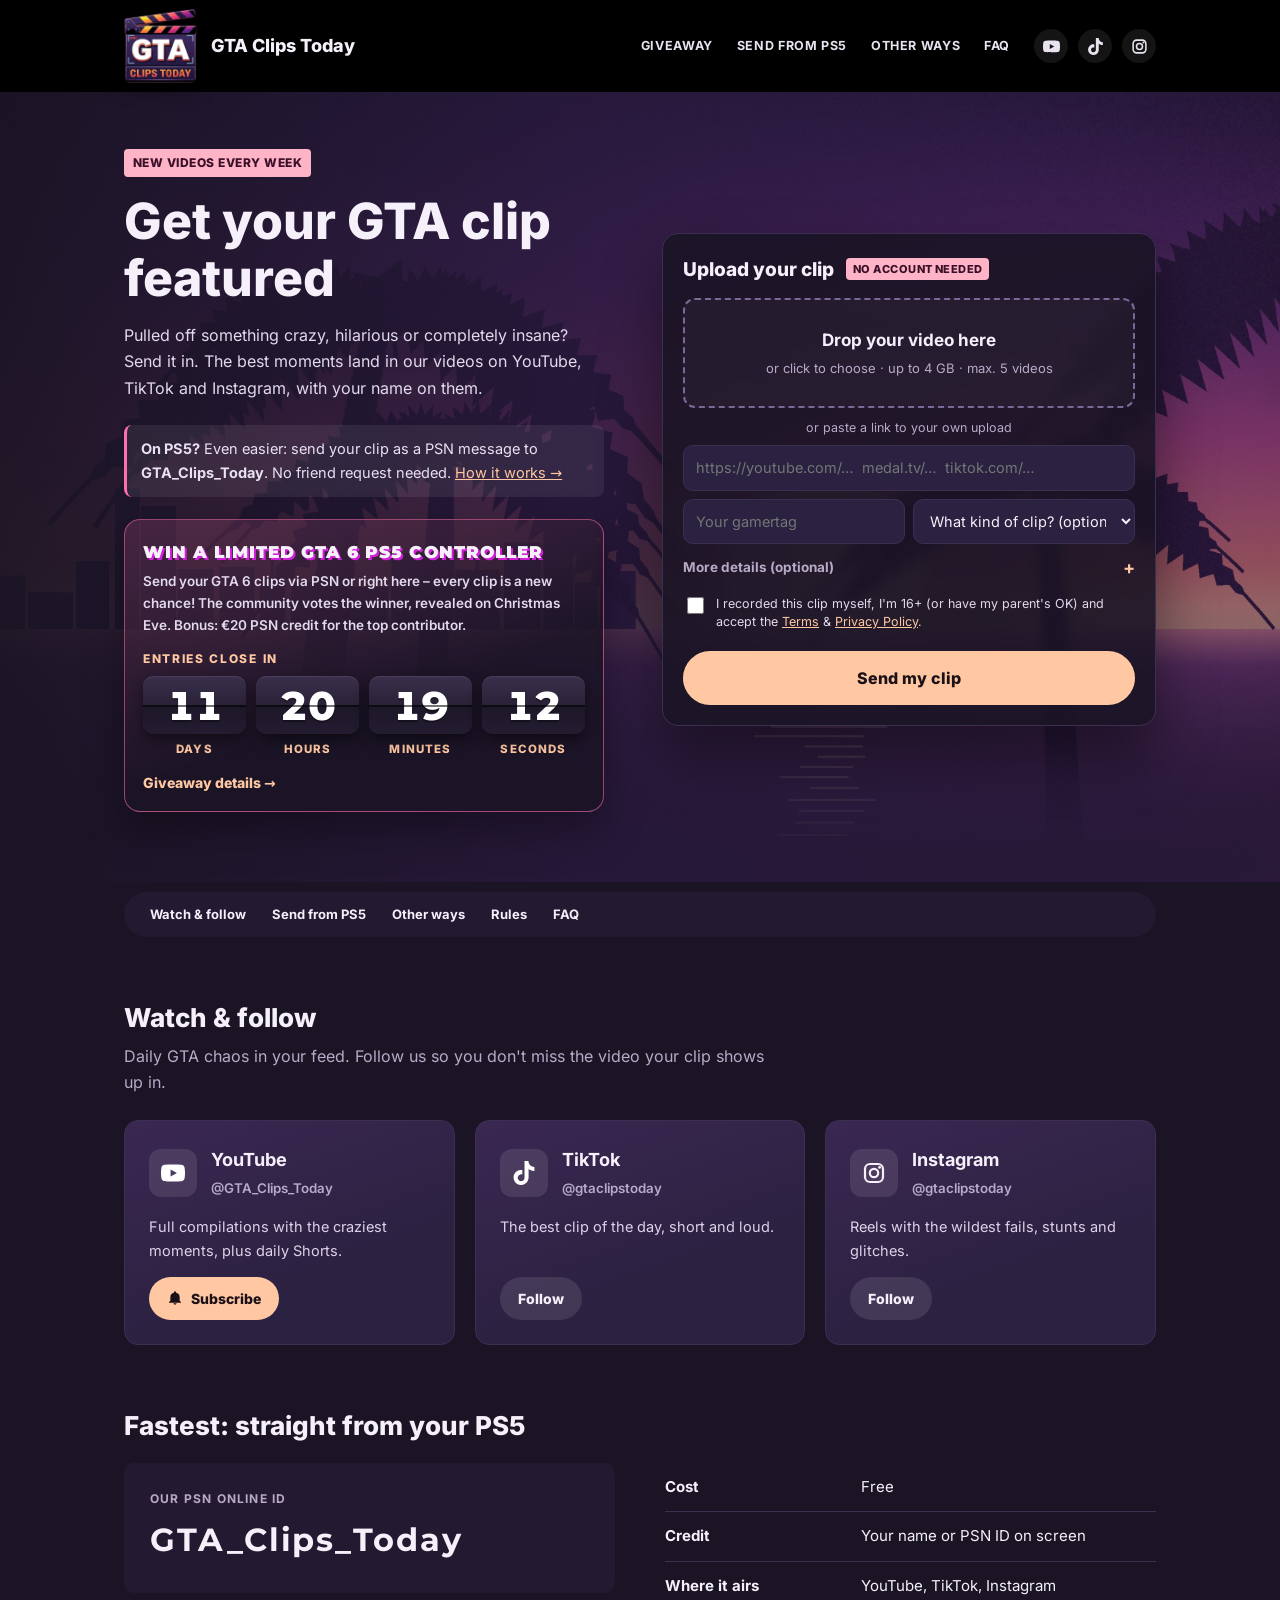
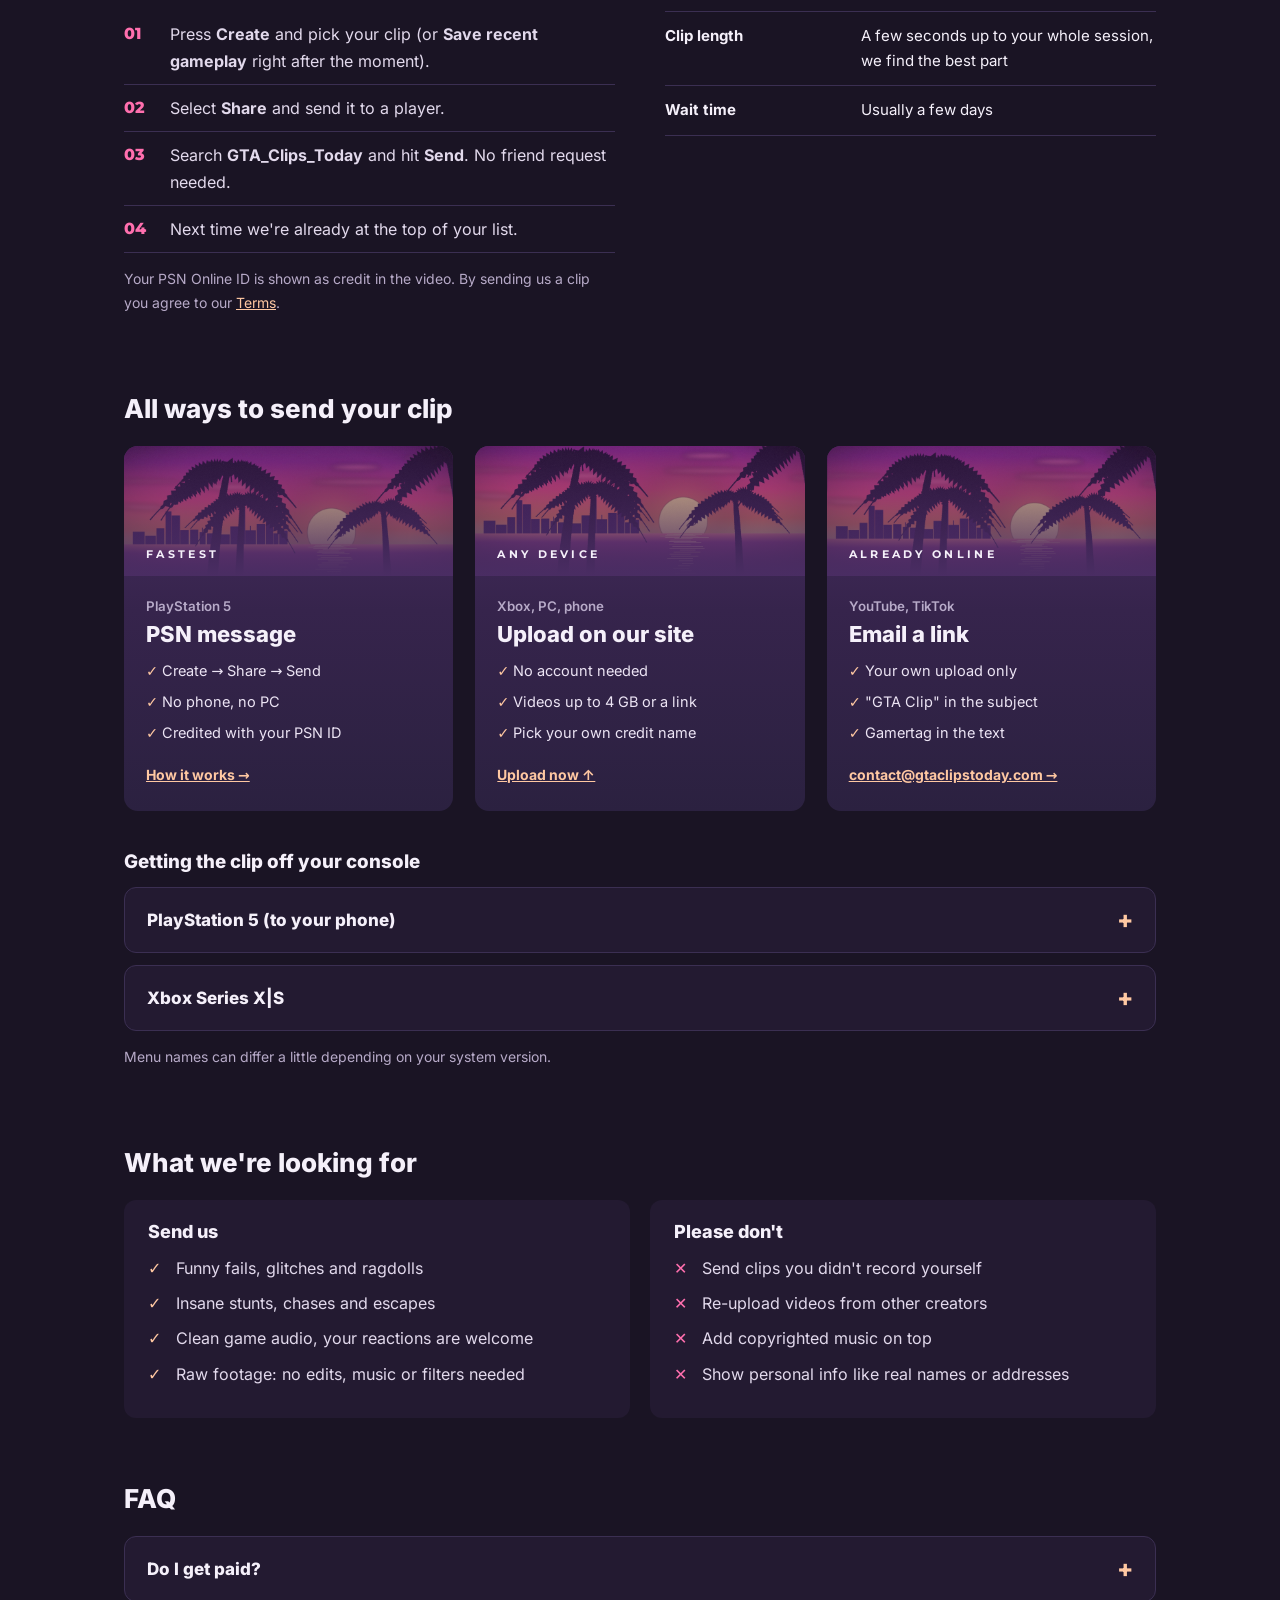
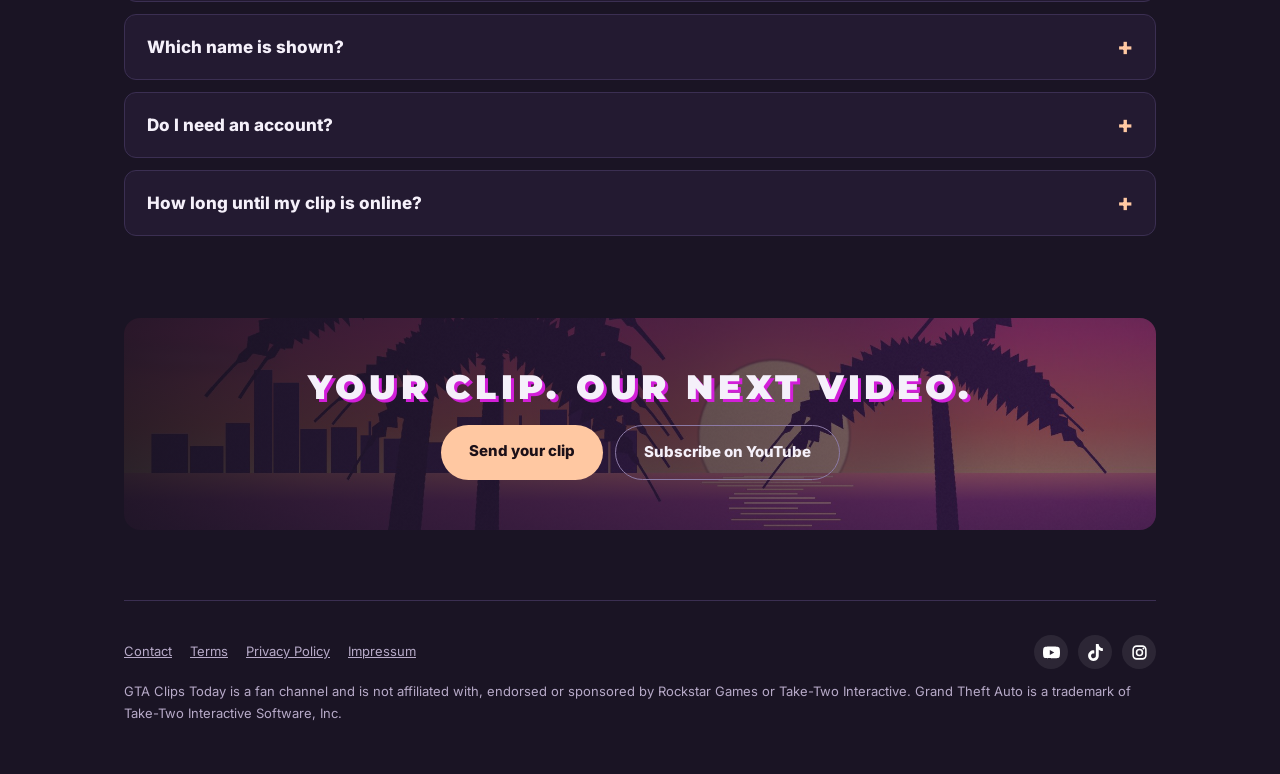
==== commit d787090c: "Bonus-Preis Top Contributor (20 EUR PSN-Guthaben) Co-Authored-By: Claude Opus 5.5 <noreply@anthropic" ====
--- a/index.html
+++ b/index.html
@@ -56,7 +56,7 @@
           <div class="after">
           <div class="psnbox"><b>On PS5?</b> Even easier: send your clip as a PSN message to <b>GTA_Clips_Today</b>. No friend request needed. <a href="#psn">How it works →</a></div>
           <a class="giveaway-box" href="giveaway.html">
-            <div class="gtitle">Win a limited GTA 6 PS5 controller<small>Send your GTA 6 clips via PSN or right here – every clip is a new chance! The community votes the winner, revealed on Christmas Eve.</small></div>
+            <div class="gtitle">Win a limited GTA 6 PS5 controller<small>Send your GTA 6 clips via PSN or right here – every clip is a new chance! The community votes the winner, revealed on Christmas Eve. Bonus: €20 PSN credit for the top contributor.</small></div>
             <div class="flipcd"></div>
             <span class="gmore">Giveaway details →</span>
           </a>
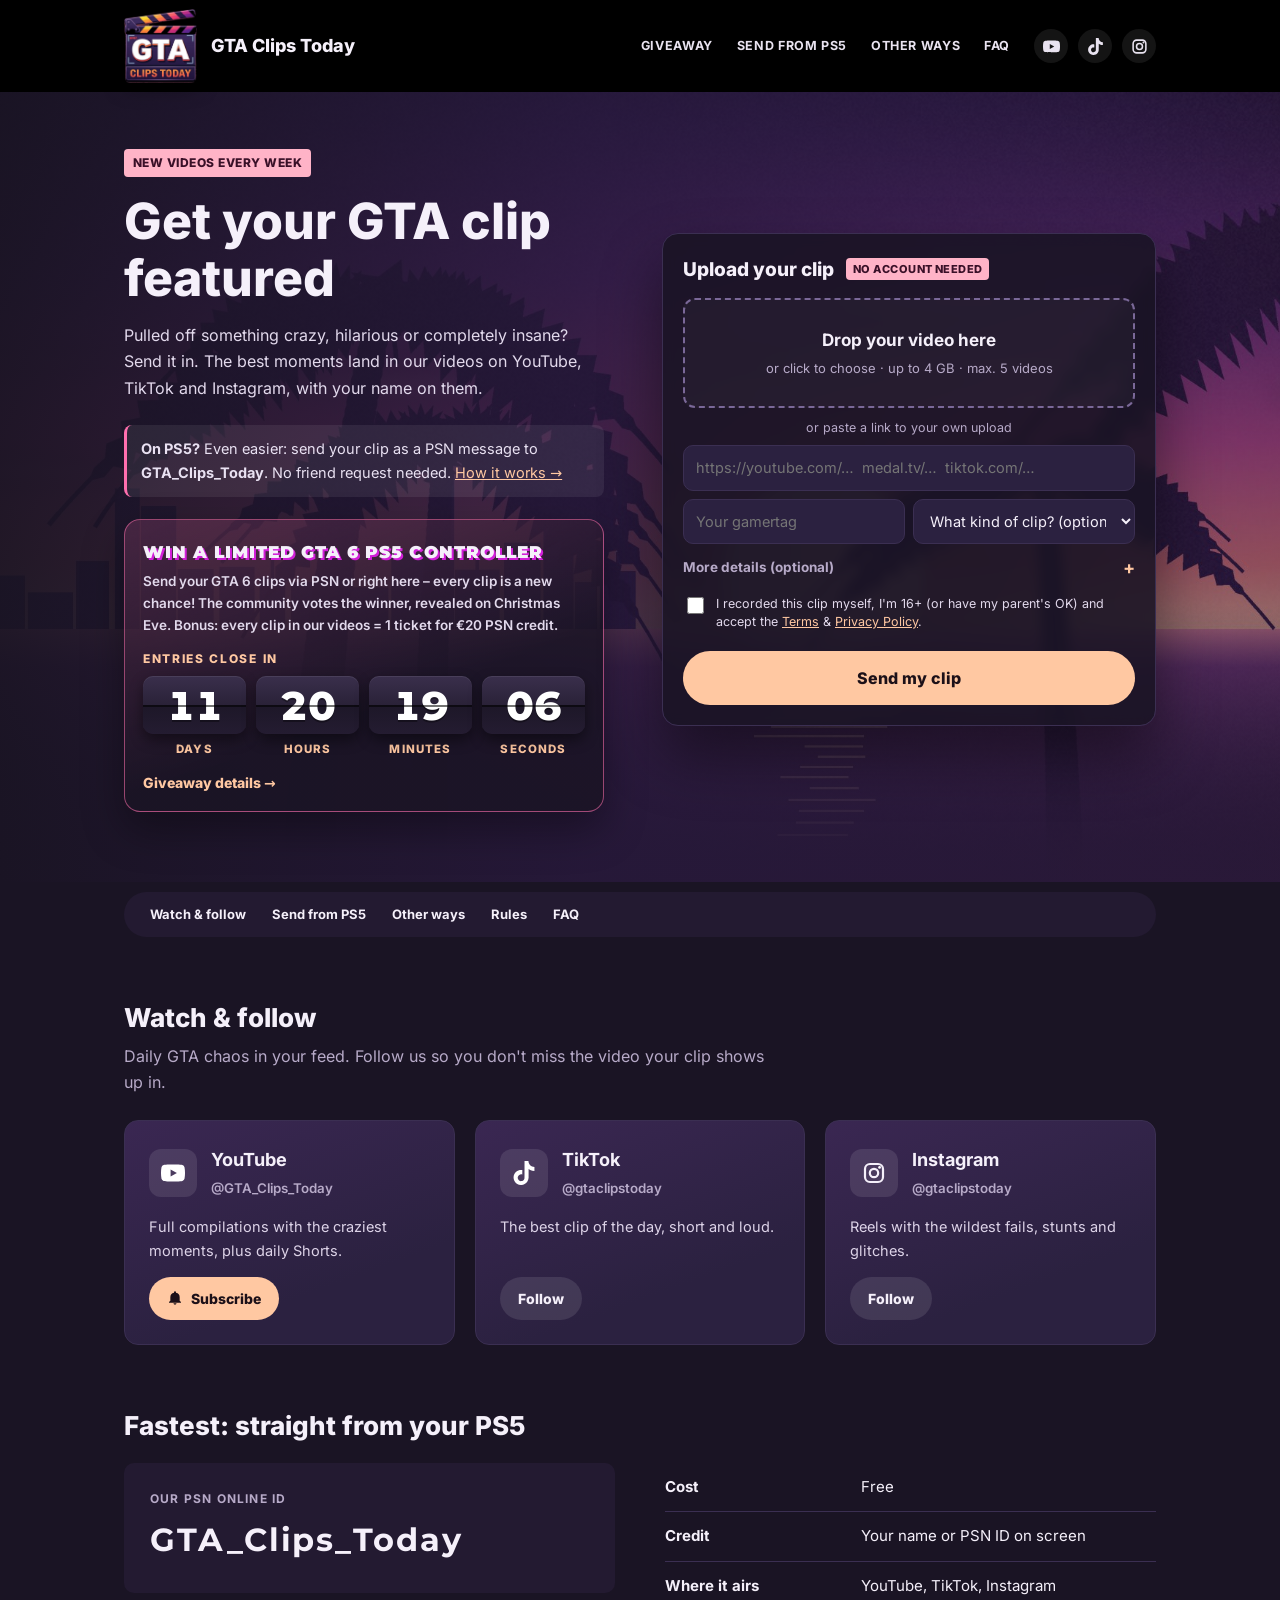
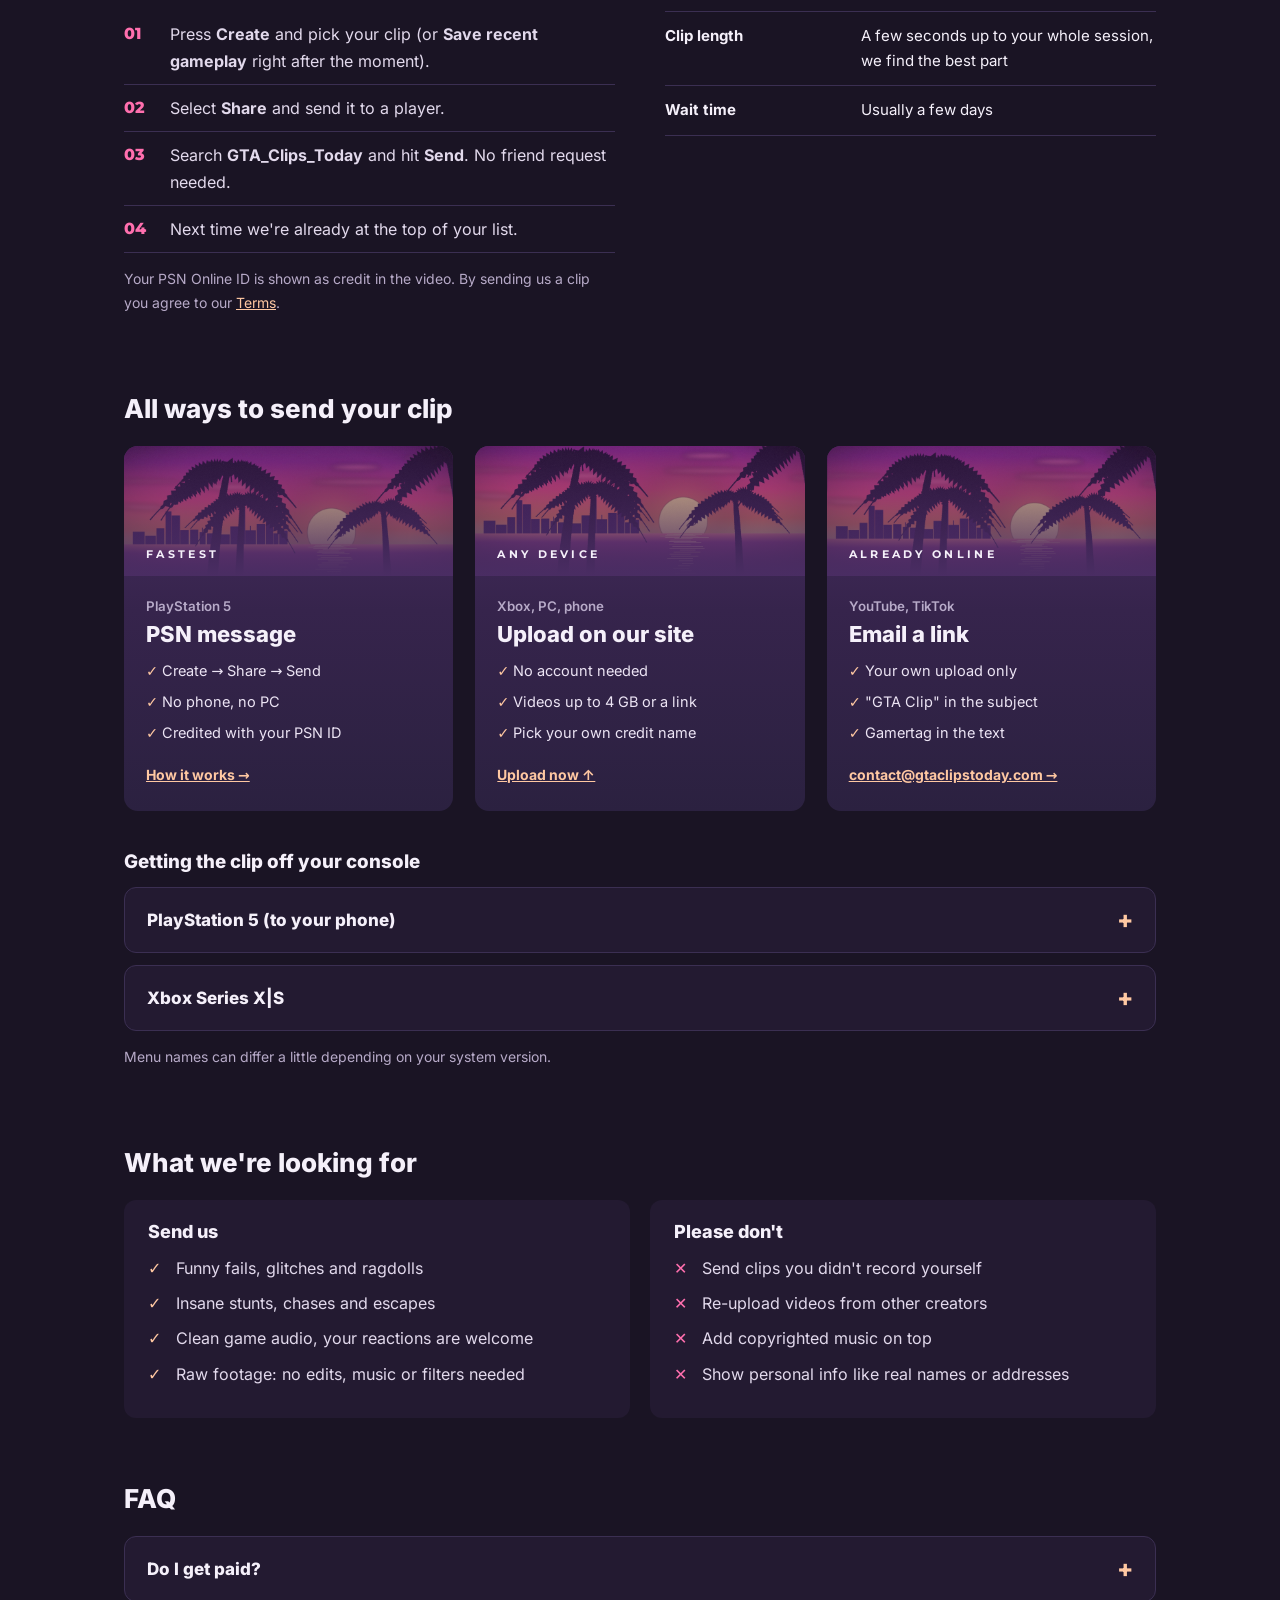
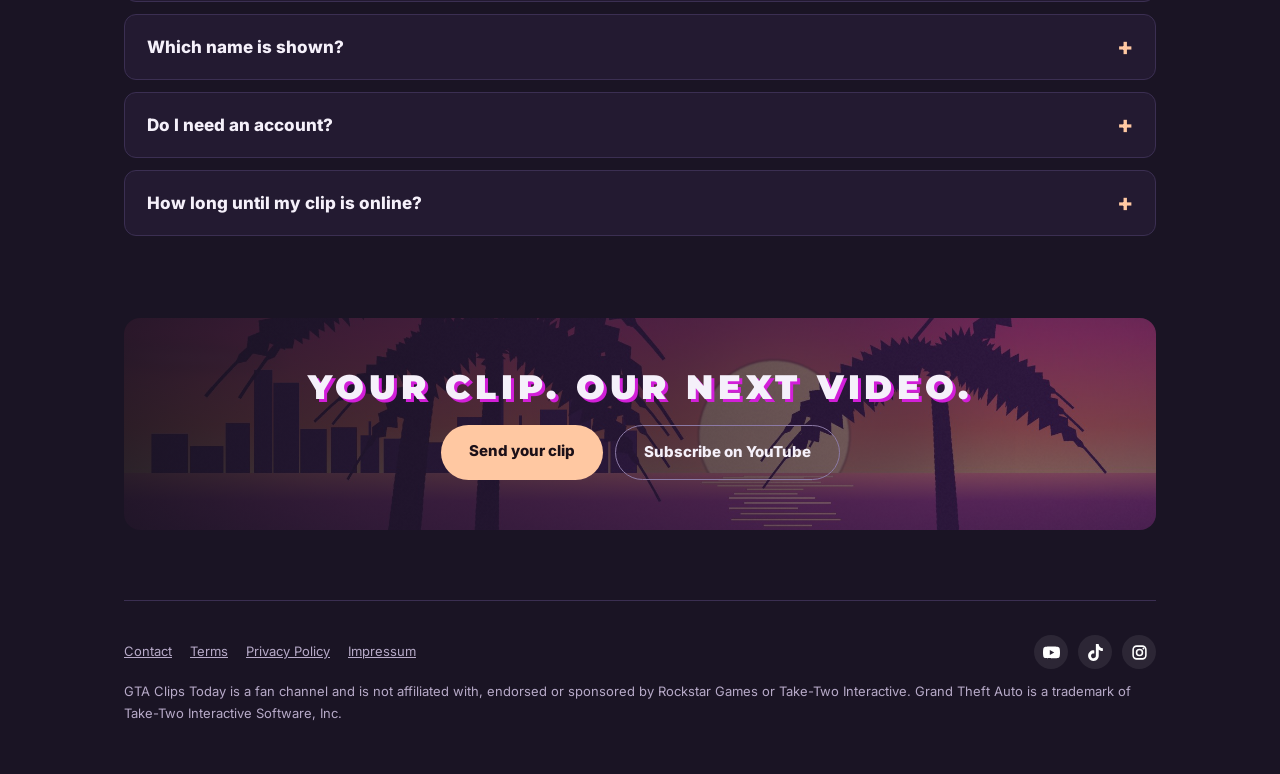
==== commit 2616c0d5: "Bonus: Verlosung 20 EUR PSN-Guthaben (jeder veroeffentlichte Clip = 1 Los) Co-Authored-By: Claude Op" ====
--- a/index.html
+++ b/index.html
@@ -56,7 +56,7 @@
           <div class="after">
           <div class="psnbox"><b>On PS5?</b> Even easier: send your clip as a PSN message to <b>GTA_Clips_Today</b>. No friend request needed. <a href="#psn">How it works →</a></div>
           <a class="giveaway-box" href="giveaway.html">
-            <div class="gtitle">Win a limited GTA 6 PS5 controller<small>Send your GTA 6 clips via PSN or right here – every clip is a new chance! The community votes the winner, revealed on Christmas Eve. Bonus: €20 PSN credit for the top contributor.</small></div>
+            <div class="gtitle">Win a limited GTA 6 PS5 controller<small>Send your GTA 6 clips via PSN or right here – every clip is a new chance! The community votes the winner, revealed on Christmas Eve. Bonus: every clip in our videos = 1 ticket for €20 PSN credit.</small></div>
             <div class="flipcd"></div>
             <span class="gmore">Giveaway details →</span>
           </a>
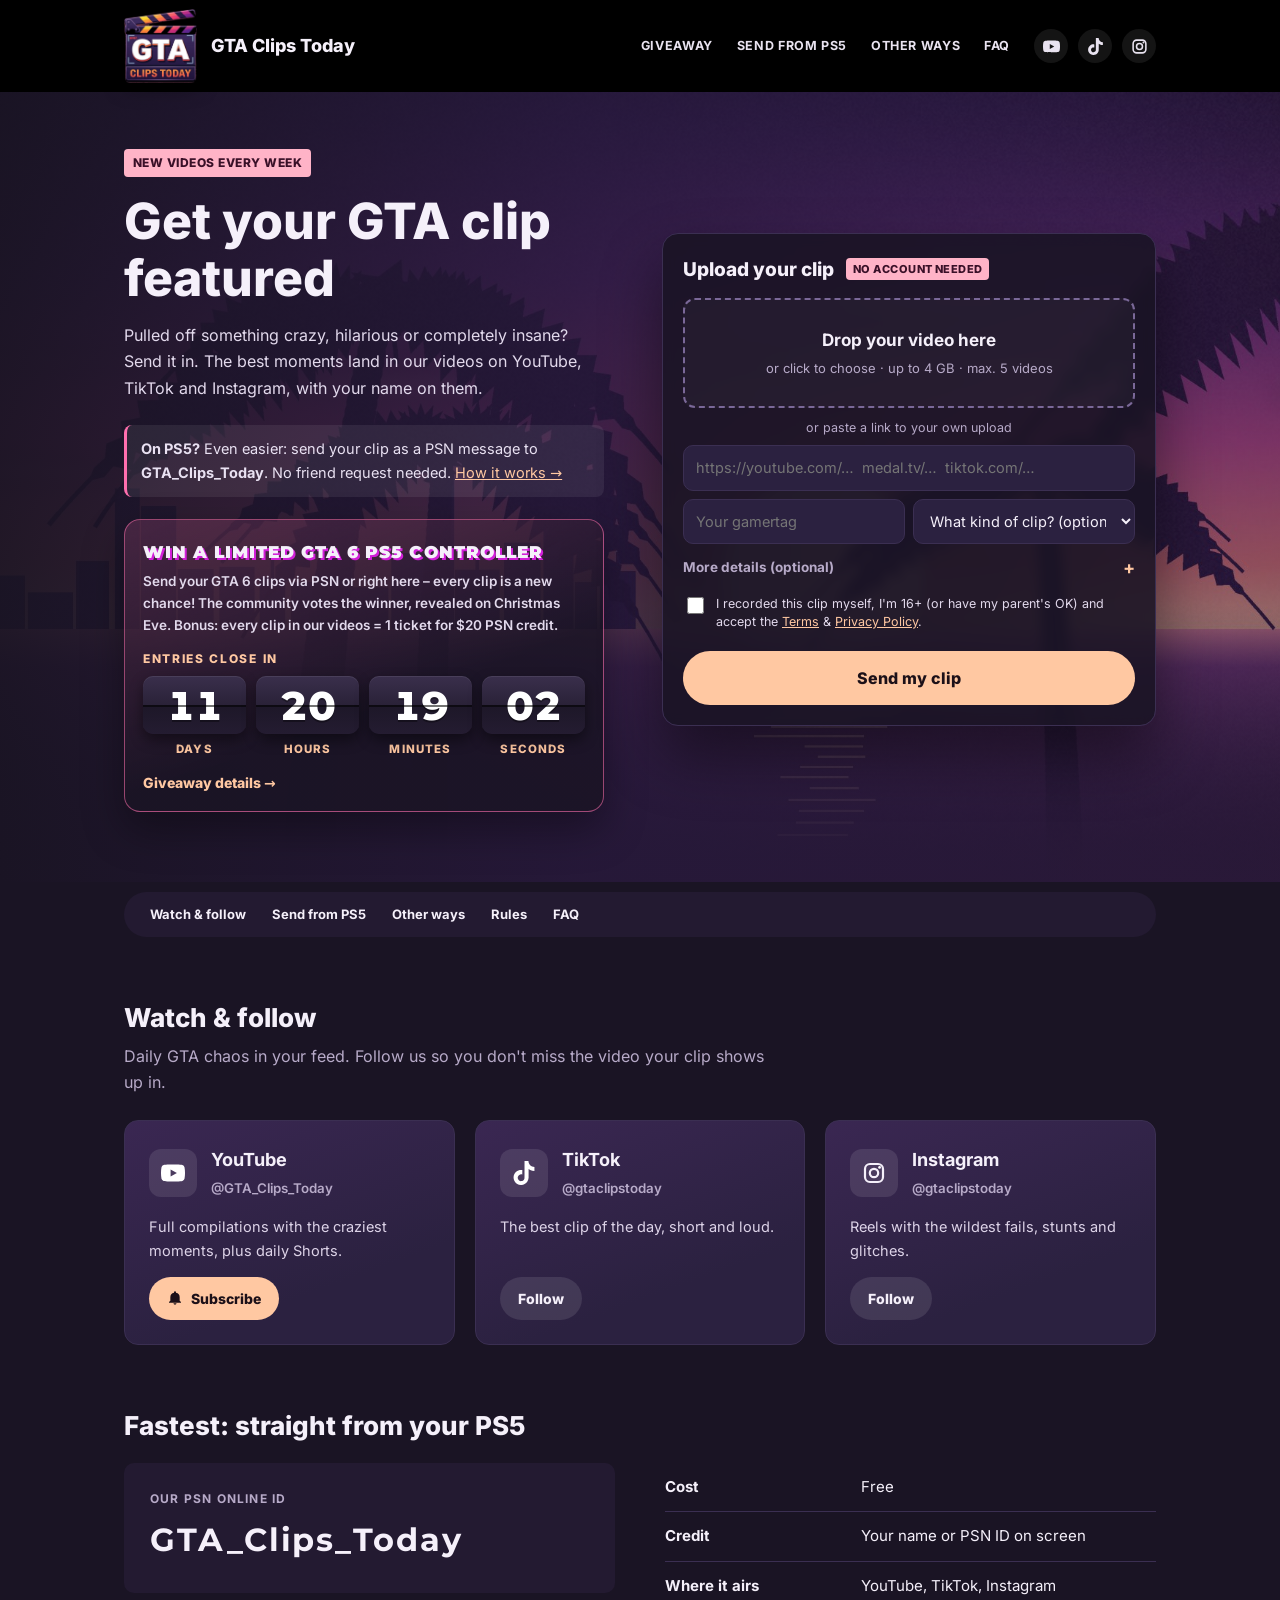
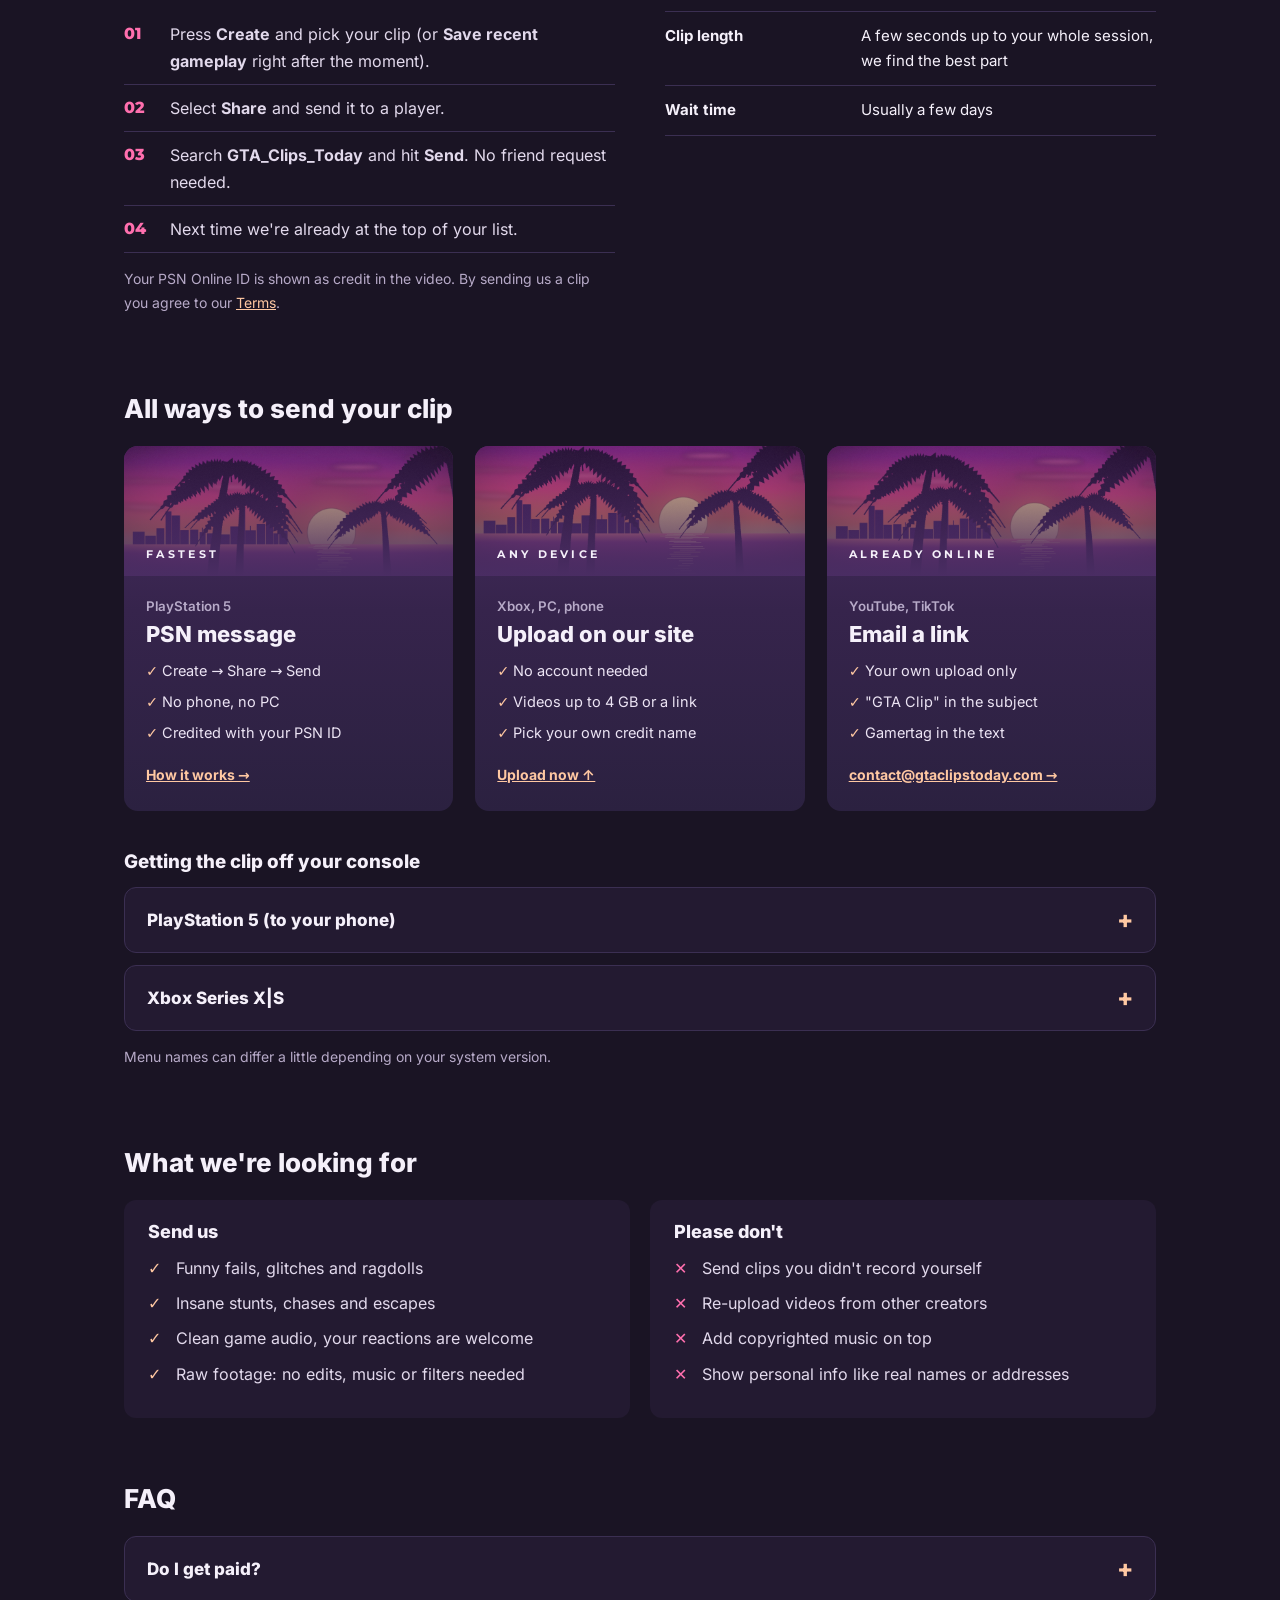
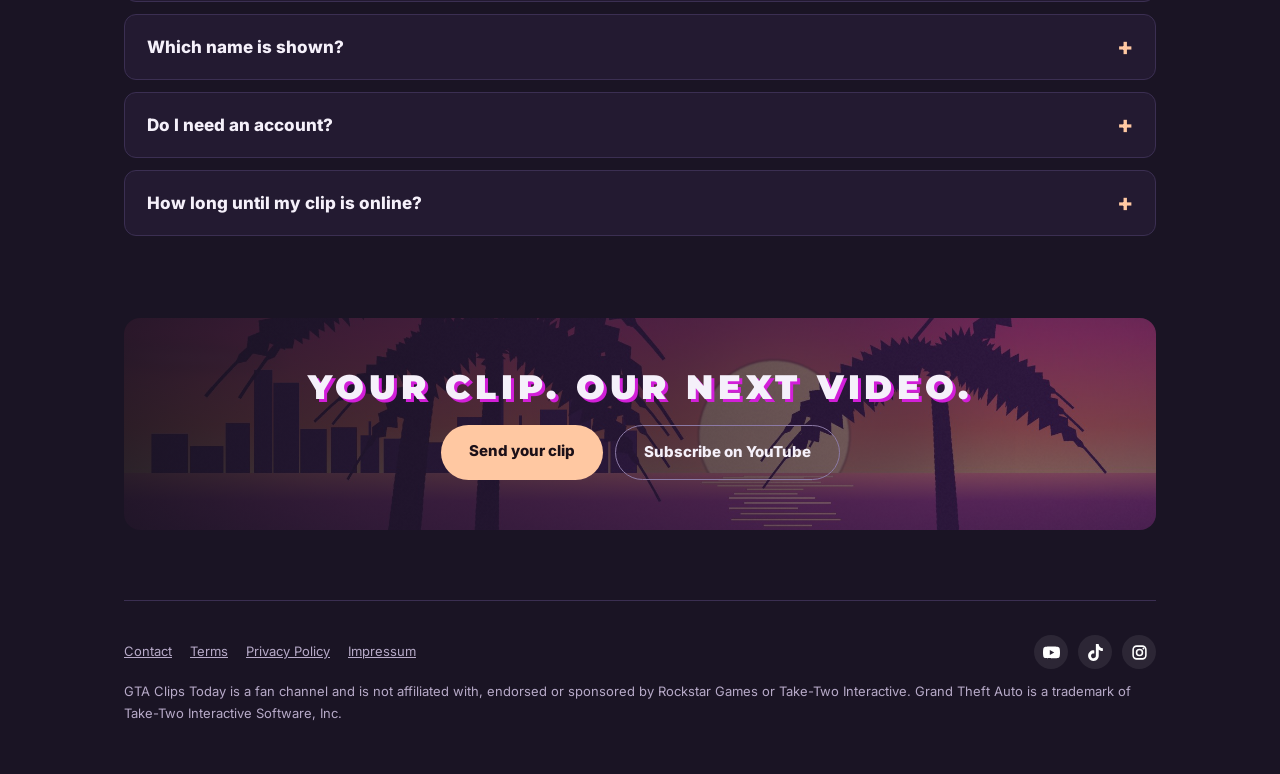
==== commit 854ded43: "Giveaway: Bonus-Verlosung jetzt $20 PSN-Guthaben (international) Co-Authored-By: Claude Opus 5.5 <no" ====
--- a/index.html
+++ b/index.html
@@ -56,7 +56,7 @@
           <div class="after">
           <div class="psnbox"><b>On PS5?</b> Even easier: send your clip as a PSN message to <b>GTA_Clips_Today</b>. No friend request needed. <a href="#psn">How it works →</a></div>
           <a class="giveaway-box" href="giveaway.html">
-            <div class="gtitle">Win a limited GTA 6 PS5 controller<small>Send your GTA 6 clips via PSN or right here – every clip is a new chance! The community votes the winner, revealed on Christmas Eve. Bonus: every clip in our videos = 1 ticket for €20 PSN credit.</small></div>
+            <div class="gtitle">Win a limited GTA 6 PS5 controller<small>Send your GTA 6 clips via PSN or right here – every clip is a new chance! The community votes the winner, revealed on Christmas Eve. Bonus: every clip in our videos = 1 ticket for $20 PSN credit.</small></div>
             <div class="flipcd"></div>
             <span class="gmore">Giveaway details →</span>
           </a>
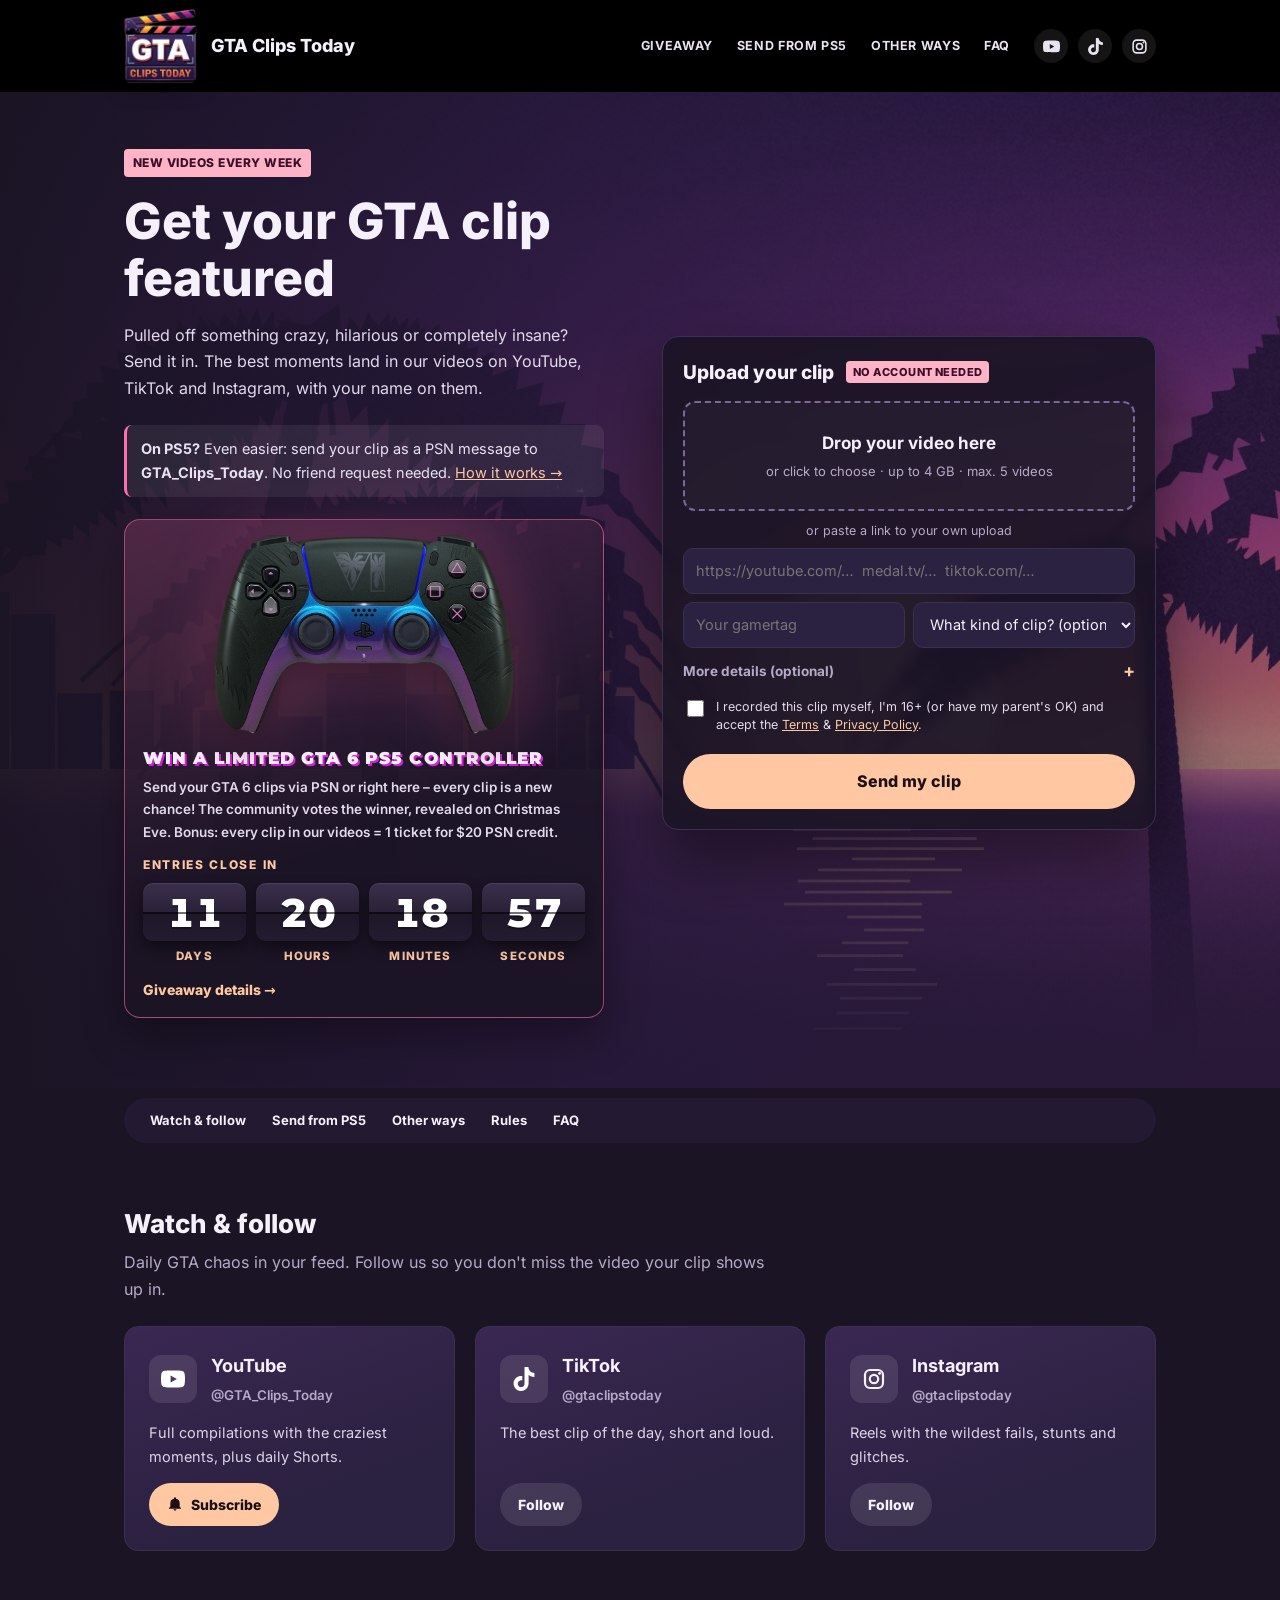
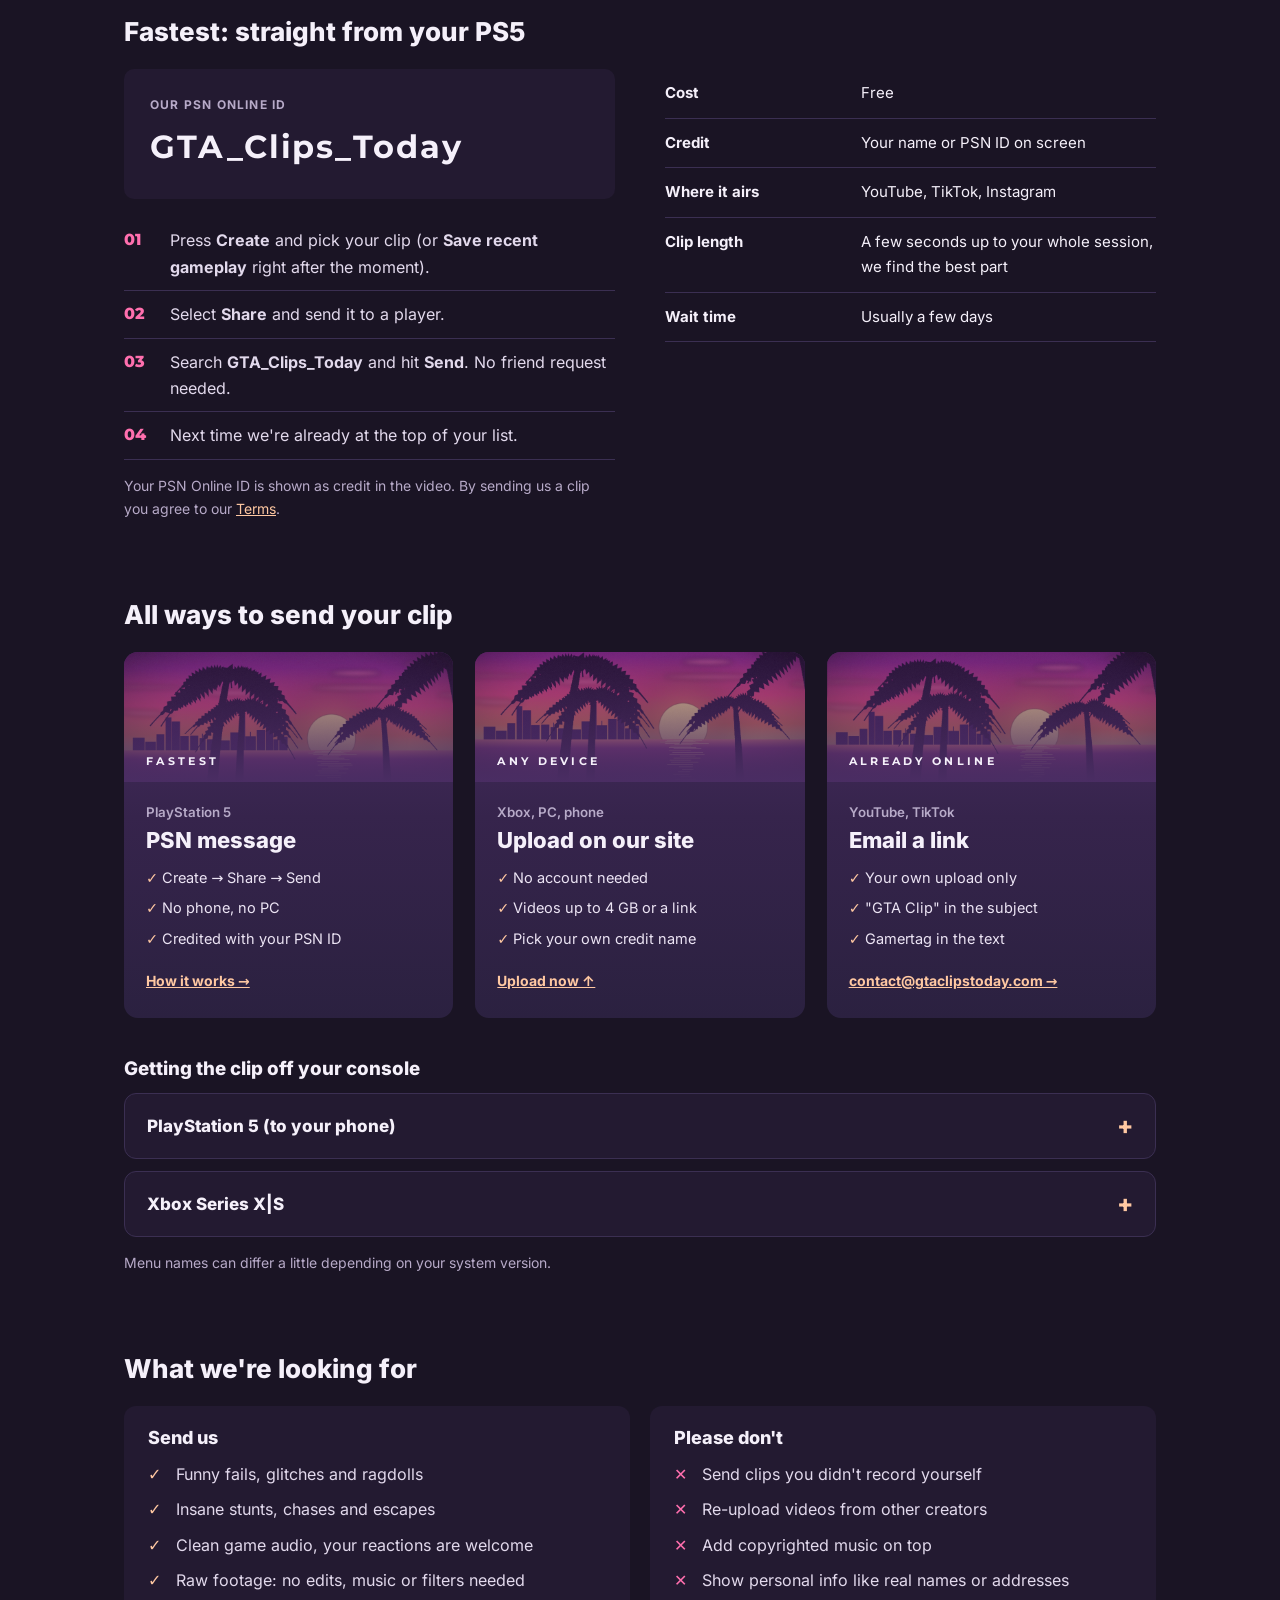
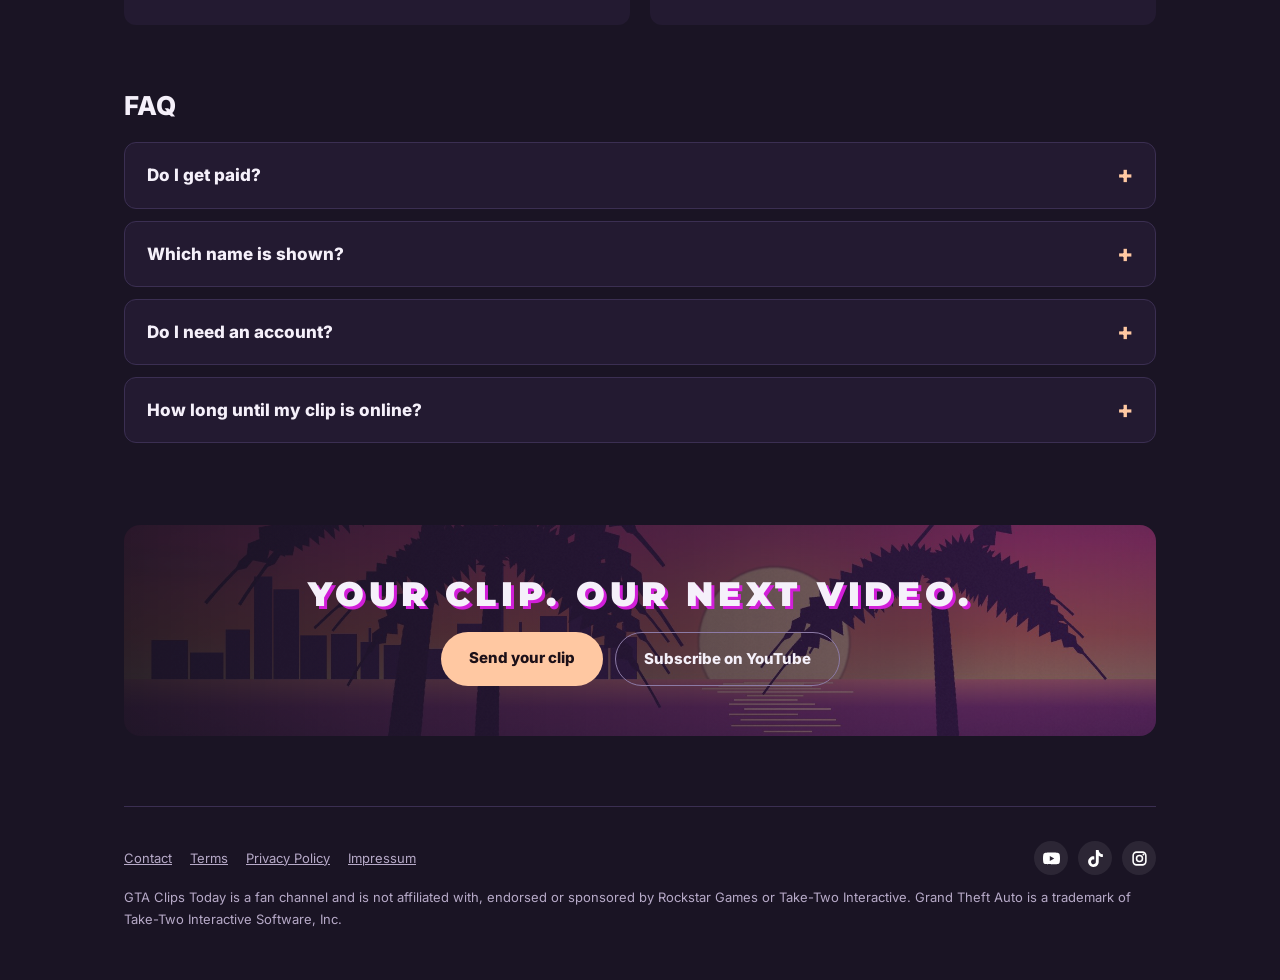
==== commit 6fec0876: "Gewinnspiel: Foto des Preises (GTA-VI-DualSense) auf Startseite und Gewinnspiel-Seite Co-Authored-By" ====
--- a/index.html
+++ b/index.html
@@ -56,6 +56,7 @@
           <div class="after">
           <div class="psnbox"><b>On PS5?</b> Even easier: send your clip as a PSN message to <b>GTA_Clips_Today</b>. No friend request needed. <a href="#psn">How it works →</a></div>
           <a class="giveaway-box" href="giveaway.html">
+            <img class="gprize" src="assets/controller-gta6.webp" width="900" height="601" loading="lazy" alt="The prize: PS5 DualSense controller in the limited GTA VI design">
             <div class="gtitle">Win a limited GTA 6 PS5 controller<small>Send your GTA 6 clips via PSN or right here – every clip is a new chance! The community votes the winner, revealed on Christmas Eve. Bonus: every clip in our videos = 1 ticket for $20 PSN credit.</small></div>
             <div class="flipcd"></div>
             <span class="gmore">Giveaway details →</span>
--- a/style.css
+++ b/style.css
@@ -212,6 +212,11 @@
 .giveaway-box .gtitle small { display: block; font-family: Inter, sans-serif; font-weight: 600; letter-spacing: 0; text-transform: none; text-shadow: none; color: #e2d9ec; font-size: 13.5px; margin-top: 4px; }
 .giveaway-box .gmore { display: block; margin-top: 12px; font-weight: 800; font-size: 14px; color: var(--peach); }
 .flipcd { margin-top: 12px; }
+/* Der Preis: freigestelltes Controller-Foto mit pinkem Leuchten */
+.giveaway-box .gprize { display: block; width: 100%; max-width: 300px; height: auto; margin: -4px auto 10px;
+  filter: drop-shadow(0 10px 18px rgba(0,0,0,.5)) drop-shadow(0 0 26px rgba(255,111,174,.35)); }
+.prize-photo { display: block; width: 100%; max-width: 520px; height: auto; margin: 22px auto 6px;
+  filter: drop-shadow(0 14px 24px rgba(0,0,0,.5)) drop-shadow(0 0 40px rgba(255,111,174,.35)); }
 .fc-label { font-size: 12px; font-weight: 800; letter-spacing: .14em; text-transform: uppercase; color: var(--peach); margin-bottom: 8px; }
 .fc-row { display: grid; grid-template-columns: repeat(4, 1fr); gap: 10px; }
 .fc-unit { text-align: center; }
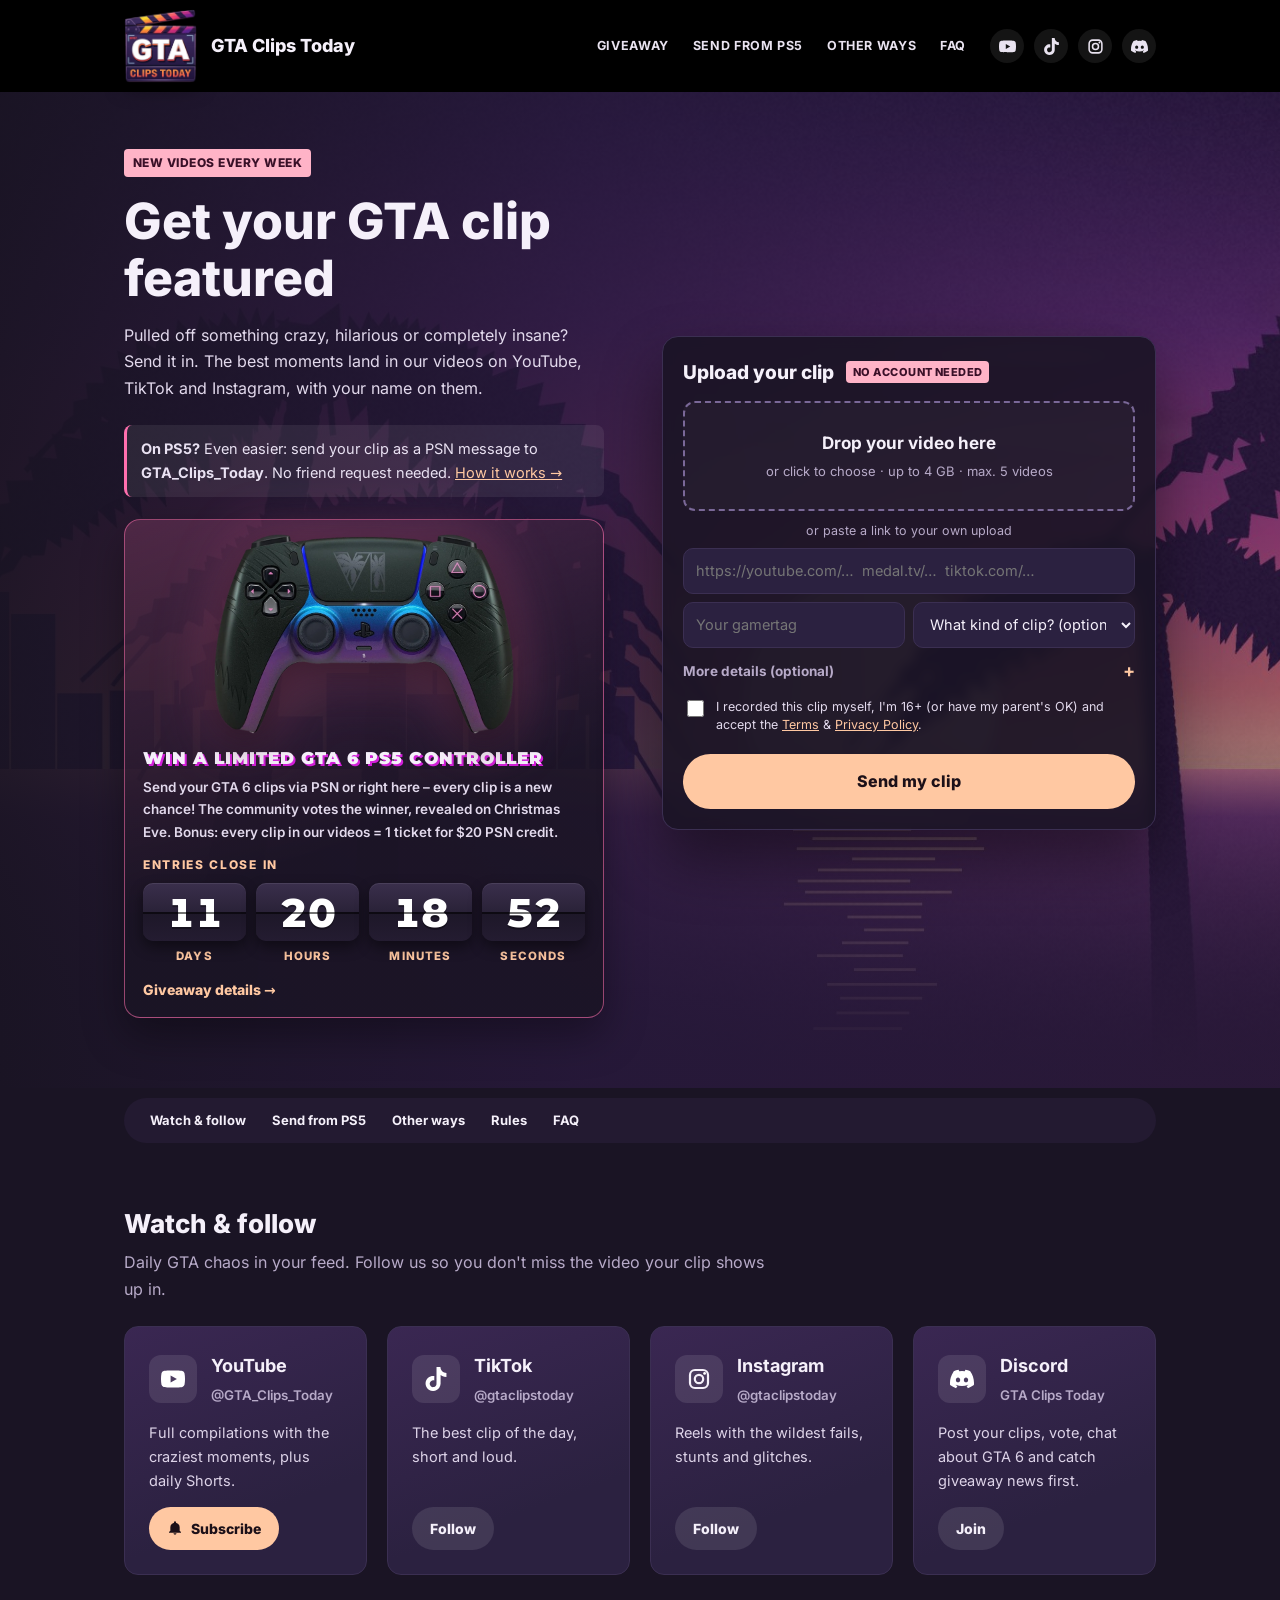
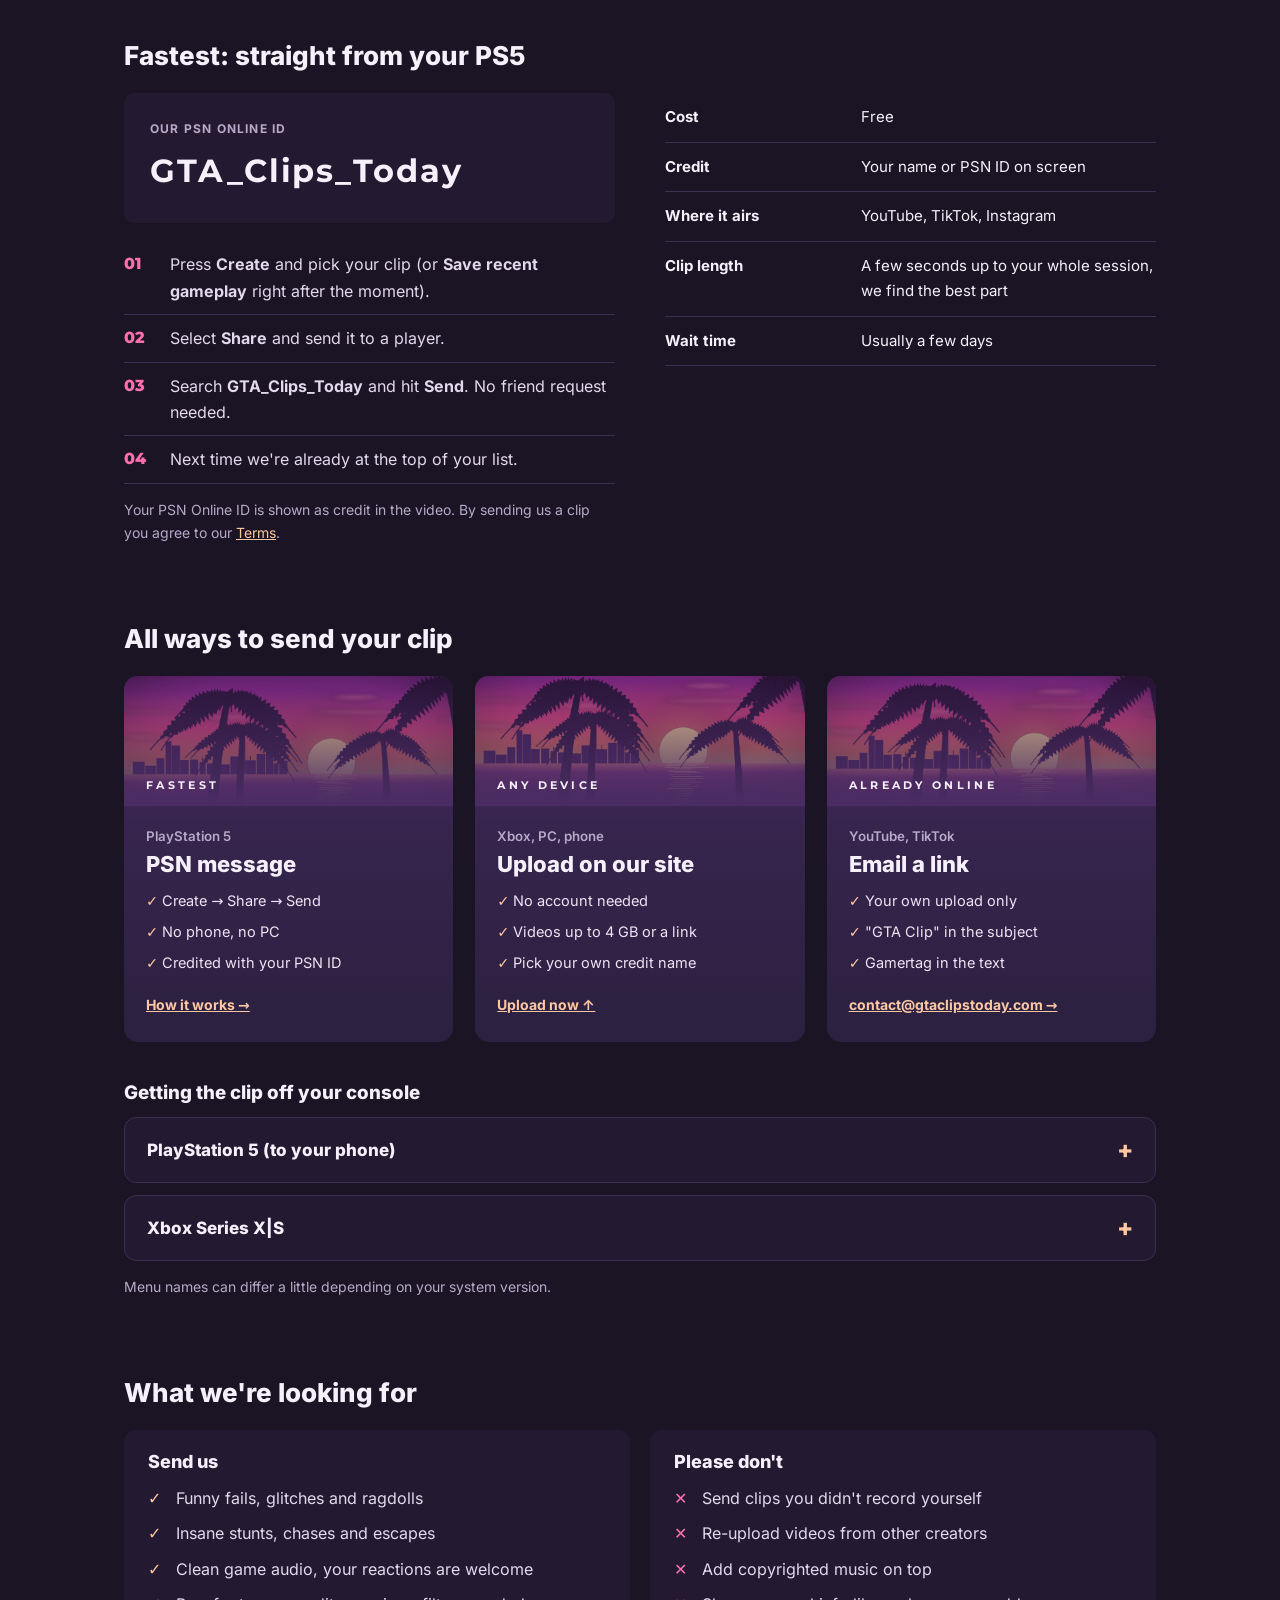
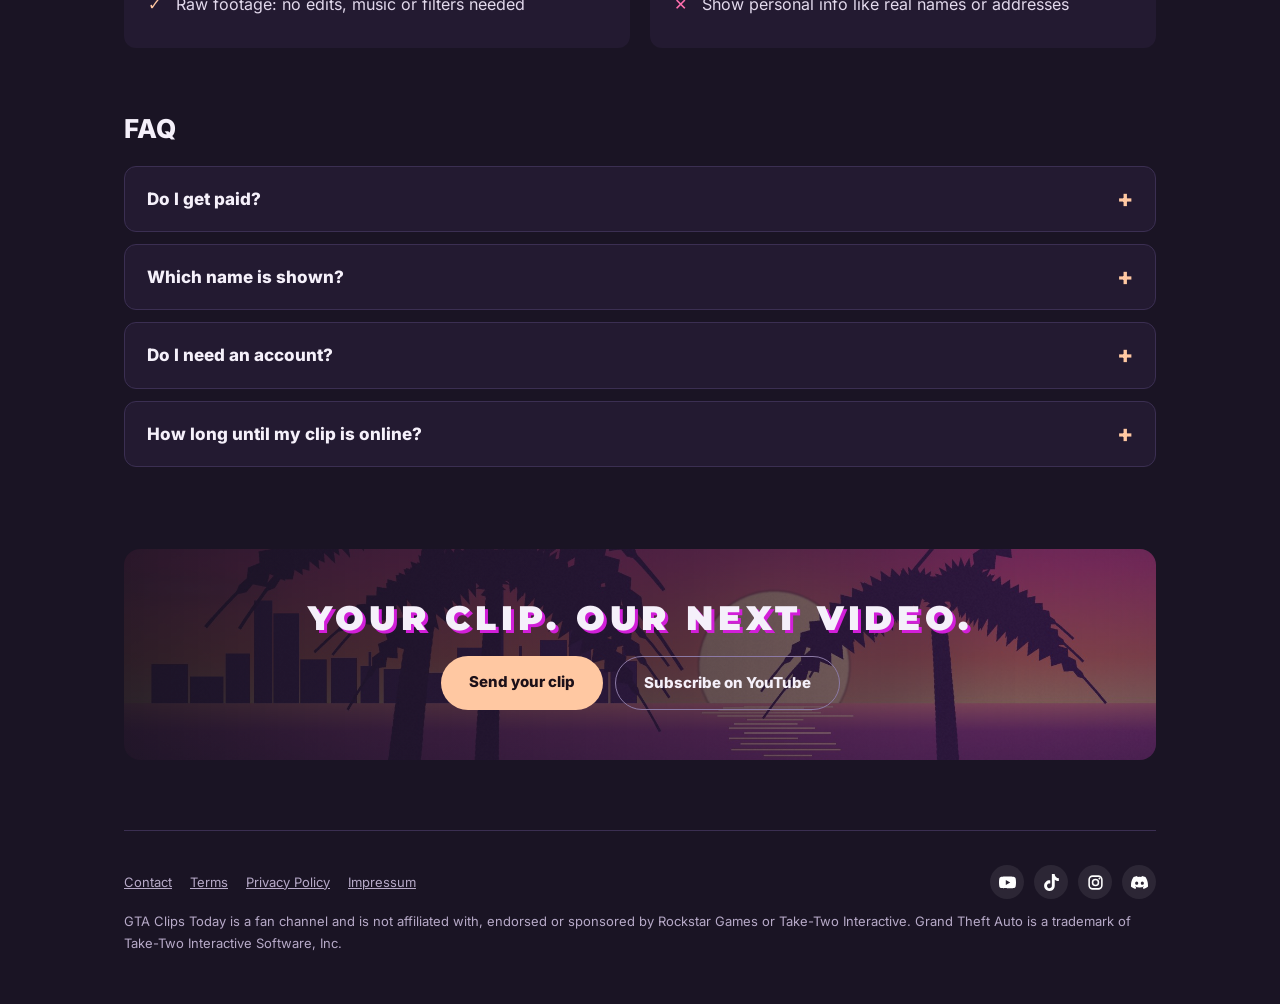
==== commit 744736ca: "Discord-Server verlinkt (Menue, Fusszeile, eigene Karte) Co-Authored-By: Claude Opus 5.5 <noreply@an" ====
--- a/index.html
+++ b/index.html
@@ -28,6 +28,7 @@
     <symbol id="i-yt" viewBox="0 0 24 24"><path d="M23.5 6.2a3 3 0 0 0-2.1-2.1C19.5 3.6 12 3.6 12 3.6s-7.5 0-9.4.5A3 3 0 0 0 .5 6.2 31 31 0 0 0 0 12a31 31 0 0 0 .5 5.8 3 3 0 0 0 2.1 2.1c1.9.5 9.4.5 9.4.5s7.5 0 9.4-.5a3 3 0 0 0 2.1-2.1A31 31 0 0 0 24 12a31 31 0 0 0-.5-5.8zM9.6 15.6V8.4l6.3 3.6-6.3 3.6z"/></symbol>
     <symbol id="i-tt" viewBox="0 0 24 24"><path d="M12.53.02C13.84 0 15.14.01 16.44 0c.08 1.53.63 3.09 1.75 4.17 1.12 1.11 2.7 1.62 4.24 1.79v4.03c-1.44-.05-2.89-.35-4.2-.97-.57-.26-1.1-.59-1.62-.93-.01 2.92.01 5.84-.02 8.75-.08 1.4-.54 2.79-1.35 3.94-1.31 1.92-3.58 3.17-5.91 3.21-1.43.08-2.86-.31-4.08-1.03-2.02-1.19-3.44-3.37-3.65-5.71-.02-.5-.03-1-.01-1.49.18-1.9 1.12-3.72 2.58-4.96 1.66-1.44 3.98-2.13 6.15-1.72.02 1.48-.04 2.96-.04 4.44-.99-.32-2.15-.23-3.02.37-.63.41-1.11 1.04-1.36 1.75-.21.51-.15 1.07-.14 1.61.24 1.64 1.82 3.02 3.5 2.87 1.12-.01 2.19-.66 2.77-1.61.19-.33.4-.67.41-1.06.1-1.79.06-3.57.07-5.36.01-4.03-.01-8.05.02-12.07z"/></symbol>
     <symbol id="i-ig" viewBox="0 0 24 24"><rect x="3" y="3" width="18" height="18" rx="5" fill="none" stroke="currentColor" stroke-width="2.2"/><circle cx="12" cy="12" r="4.2" fill="none" stroke="currentColor" stroke-width="2.2"/><circle cx="17.6" cy="6.4" r="1.4"/></symbol>
+    <symbol id="i-dc" viewBox="0 0 24 24"><path d="M20.317 4.37a19.8 19.8 0 0 0-4.885-1.515.074.074 0 0 0-.079.037c-.21.375-.444.865-.608 1.25a18.3 18.3 0 0 0-5.487 0 12.6 12.6 0 0 0-.617-1.25.077.077 0 0 0-.079-.037A19.7 19.7 0 0 0 3.677 4.37a.07.07 0 0 0-.032.027C.533 9.046-.32 13.58.099 18.058a.08.08 0 0 0 .031.056 19.9 19.9 0 0 0 5.993 3.03.078.078 0 0 0 .084-.028c.462-.63.874-1.295 1.226-1.994a.076.076 0 0 0-.041-.106 13.1 13.1 0 0 1-1.872-.892.077.077 0 0 1-.008-.128c.126-.094.252-.192.372-.291a.074.074 0 0 1 .078-.01c3.928 1.793 8.18 1.793 12.062 0a.074.074 0 0 1 .078.01c.12.098.246.198.373.292a.077.077 0 0 1-.006.127 12.3 12.3 0 0 1-1.873.892.077.077 0 0 0-.041.107c.36.698.772 1.362 1.225 1.993a.076.076 0 0 0 .084.028 19.8 19.8 0 0 0 6.002-3.03.077.077 0 0 0 .032-.054c.5-5.177-.838-9.674-3.549-13.66a.06.06 0 0 0-.031-.03zM8.02 15.33c-1.183 0-2.157-1.085-2.157-2.419 0-1.333.956-2.419 2.157-2.419 1.21 0 2.176 1.096 2.157 2.42 0 1.333-.956 2.418-2.157 2.418zm7.975 0c-1.183 0-2.157-1.085-2.157-2.419 0-1.333.955-2.419 2.157-2.419 1.21 0 2.176 1.096 2.157 2.42 0 1.333-.946 2.418-2.157 2.418z"/></symbol>
     <symbol id="i-bell" viewBox="0 0 24 24"><path d="M12 22a2.5 2.5 0 0 0 2.4-2h-4.8A2.5 2.5 0 0 0 12 22zm7-6V11a7 7 0 0 0-5.5-6.8V3.5a1.5 1.5 0 0 0-3 0v.7A7 7 0 0 0 5 11v5l-2 2v1h18v-1z"/></symbol>
   </svg>
 
@@ -43,6 +44,7 @@
           <a href="https://www.youtube.com/@GTA_Clips_Today" target="_blank" rel="noopener" aria-label="YouTube"><svg><use href="#i-yt"/></svg></a>
           <a href="https://www.tiktok.com/@gtaclipstoday" target="_blank" rel="noopener" aria-label="TikTok"><svg><use href="#i-tt"/></svg></a>
           <a href="https://www.instagram.com/gtaclipstoday" target="_blank" rel="noopener" aria-label="Instagram"><svg><use href="#i-ig"/></svg></a>
+          <a href="https://discord.gg/meFFYtDEpf" target="_blank" rel="noopener" aria-label="Discord"><svg><use href="#i-dc"/></svg></a>
         </span>
       </nav>
     </header>
@@ -118,6 +120,11 @@
           <p>Reels with the wildest fails, stunts and glitches.</p>
           <span class="cta">Follow</span>
         </a>
+        <a class="ch" href="https://discord.gg/meFFYtDEpf" target="_blank" rel="noopener">
+          <span class="head"><span class="icon"><svg><use href="#i-dc"/></svg></span><span><b>Discord</b><small>GTA Clips Today</small></span></span>
+          <p>Post your clips, vote, chat about GTA 6 and catch giveaway news first.</p>
+          <span class="cta">Join</span>
+        </a>
       </div>
     </section>
 
@@ -259,6 +266,7 @@
           <a href="https://www.youtube.com/@GTA_Clips_Today" target="_blank" rel="noopener" aria-label="YouTube"><svg><use href="#i-yt"/></svg></a>
           <a href="https://www.tiktok.com/@gtaclipstoday" target="_blank" rel="noopener" aria-label="TikTok"><svg><use href="#i-tt"/></svg></a>
           <a href="https://www.instagram.com/gtaclipstoday" target="_blank" rel="noopener" aria-label="Instagram"><svg><use href="#i-ig"/></svg></a>
+          <a href="https://discord.gg/meFFYtDEpf" target="_blank" rel="noopener" aria-label="Discord"><svg><use href="#i-dc"/></svg></a>
         </span>
       </div>
       <p>GTA Clips Today is a fan channel and is not affiliated with, endorsed or sponsored by Rockstar Games or Take-Two Interactive. Grand Theft Auto is a trademark of Take-Two Interactive Software, Inc.</p>
--- a/style.css
+++ b/style.css
@@ -82,7 +82,8 @@
 .sub { color: var(--muted); margin: -12px 0 24px; max-width: 640px; }
 
 /* Kanaele */
-.channels { display: grid; grid-template-columns: repeat(3, 1fr); gap: 20px; }
+.channels { display: grid; grid-template-columns: repeat(4, 1fr); gap: 20px; }
+@media (max-width: 1000px) { .channels { grid-template-columns: repeat(2, 1fr); } }
 .ch { display: flex; flex-direction: column; gap: 14px; padding: 24px; border-radius: 14px; text-decoration: none; color: var(--text);
   background: linear-gradient(160deg, #3a2752 0%, var(--card) 70%); border: 1px solid var(--line); transition: transform .15s ease, border-color .15s ease; }
 .ch:hover { transform: translateY(-3px); border-color: var(--hot); color: var(--text); }
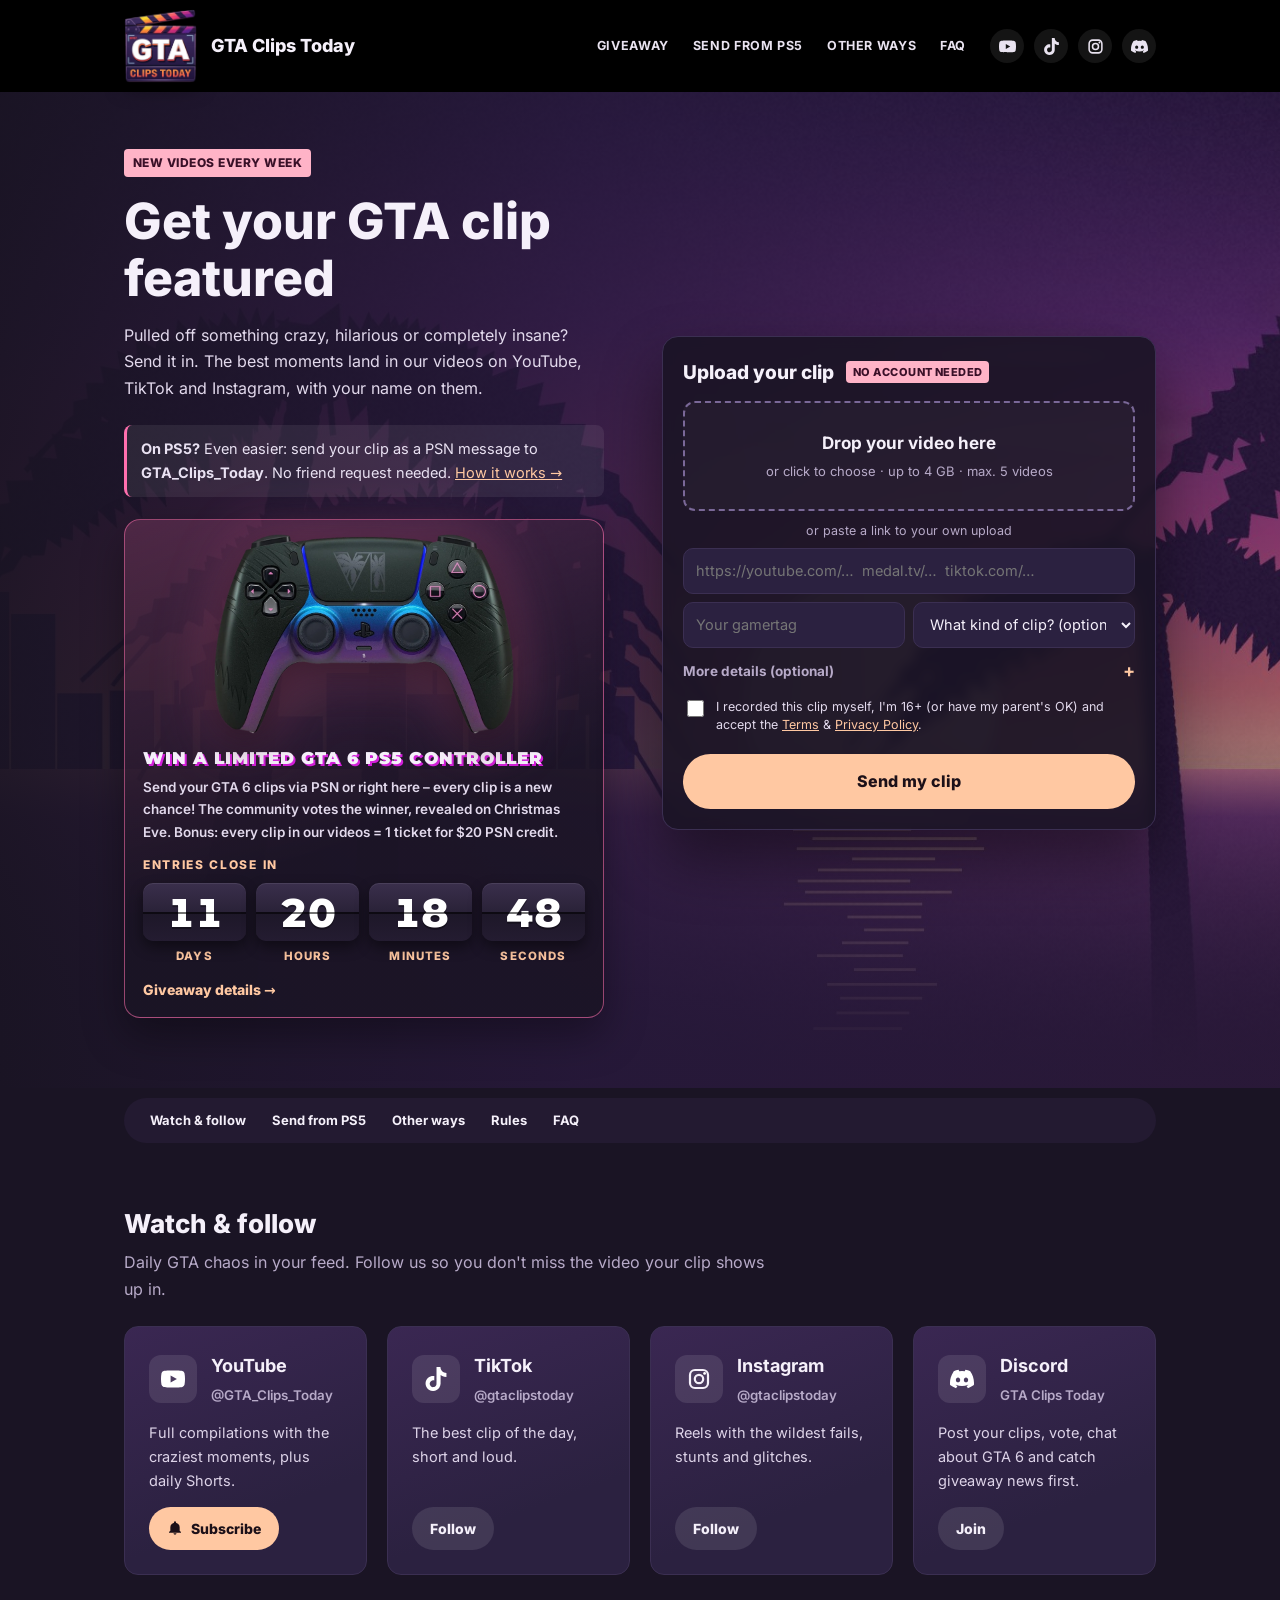
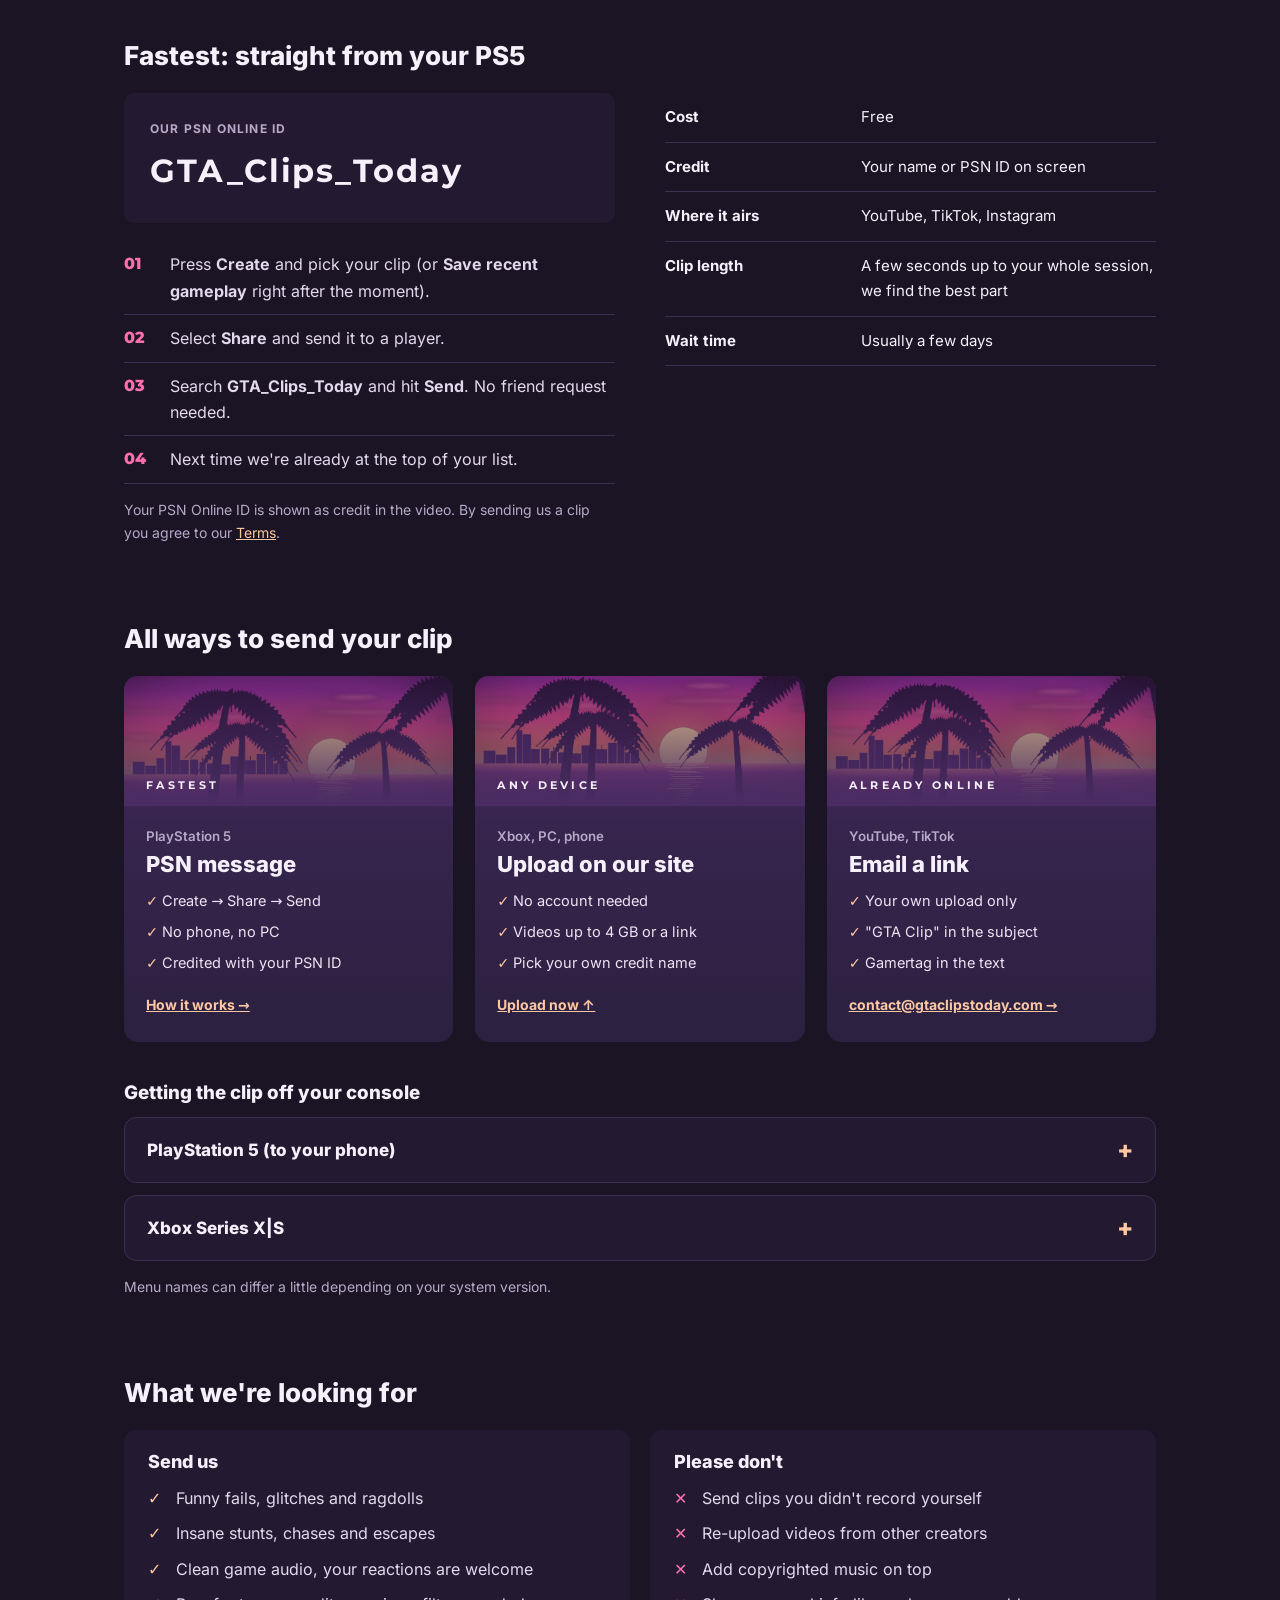
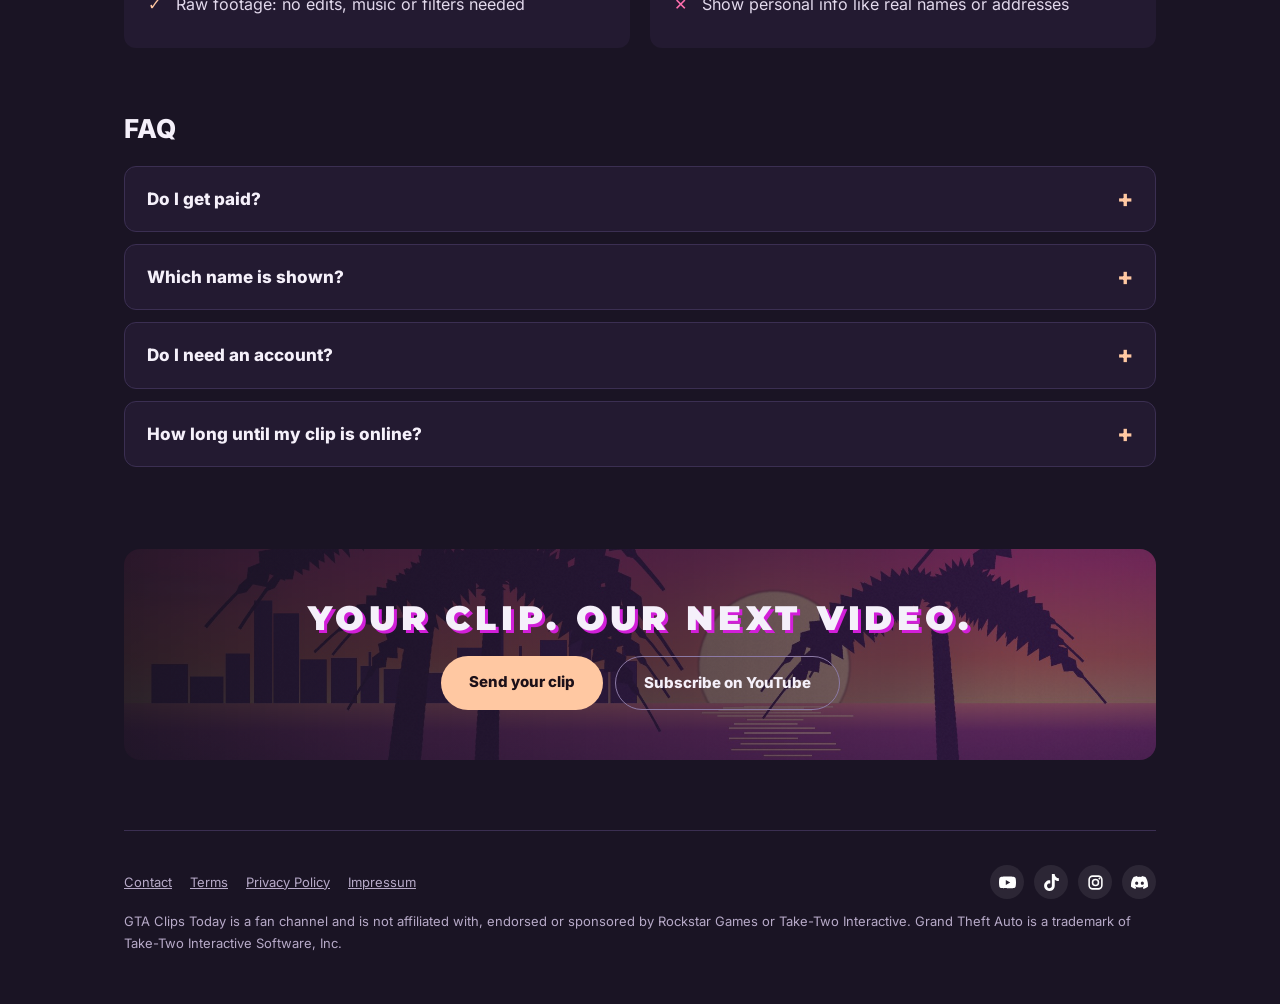
==== commit 6786d161: "Load Turnstile only on form use, fix mobile header, privacy: no-cookie note + Discord Co-Authored-By" ====
--- a/index.html
+++ b/index.html
@@ -21,7 +21,7 @@
   <link rel="apple-touch-icon" href="assets/logo.png">
   <link rel="preload" href="assets/fonts/Inter-400.woff2" as="font" type="font/woff2" crossorigin>
   <link rel="stylesheet" href="style.css">
-  <script src="https://challenges.cloudflare.com/turnstile/v0/api.js" async defer></script>
+  <!-- Spam-Schutz (Turnstile) laedt upload.js erst, wenn jemand das Formular benutzt -->
 </head>
 <body>
   <svg width="0" height="0" style="position:absolute" aria-hidden="true">
@@ -86,7 +86,7 @@
             </details>
             <label class="consent"><input type="checkbox" id="consent">
               <span>I recorded this clip myself, I'm 16+ (or have my parent's OK) and accept the <a href="terms.html" target="_blank">Terms</a> &amp; <a href="privacy.html" target="_blank">Privacy Policy</a>.</span></label>
-            <div class="cf-turnstile" data-sitekey="0x4AAAAAAFZ9uZJ08gyTnfce" data-theme="dark" data-size="flexible"></div>
+            <div class="ts-box" data-sitekey="0x4AAAAAAFZ9uZJ08gyTnfce" data-theme="dark" data-size="flexible"></div>
             <button class="btn" id="upsend" type="submit">Send my clip</button>
             <div class="upmsg" id="upmsg"></div>
           </form>
--- a/style.css
+++ b/style.css
@@ -262,3 +262,9 @@
 .brand { gap: 14px; }
 .brand img { width: auto; height: 74px; border-radius: 0; filter: drop-shadow(0 4px 10px rgba(0,0,0,.5)); }
 @media (max-width: 860px) { .brand img { height: 56px; } }
+/* Handy (26.10.2026): Kopfleiste waechst mit, damit die Social-Buttons in der zweiten Zeile ganz im Schwarzen stehen */
+@media (max-width: 860px) {
+  .top { height: auto; padding: 10px 0 14px; row-gap: 10px; }
+  .top nav { width: 100%; }
+  .brand img { height: 48px; }
+}
